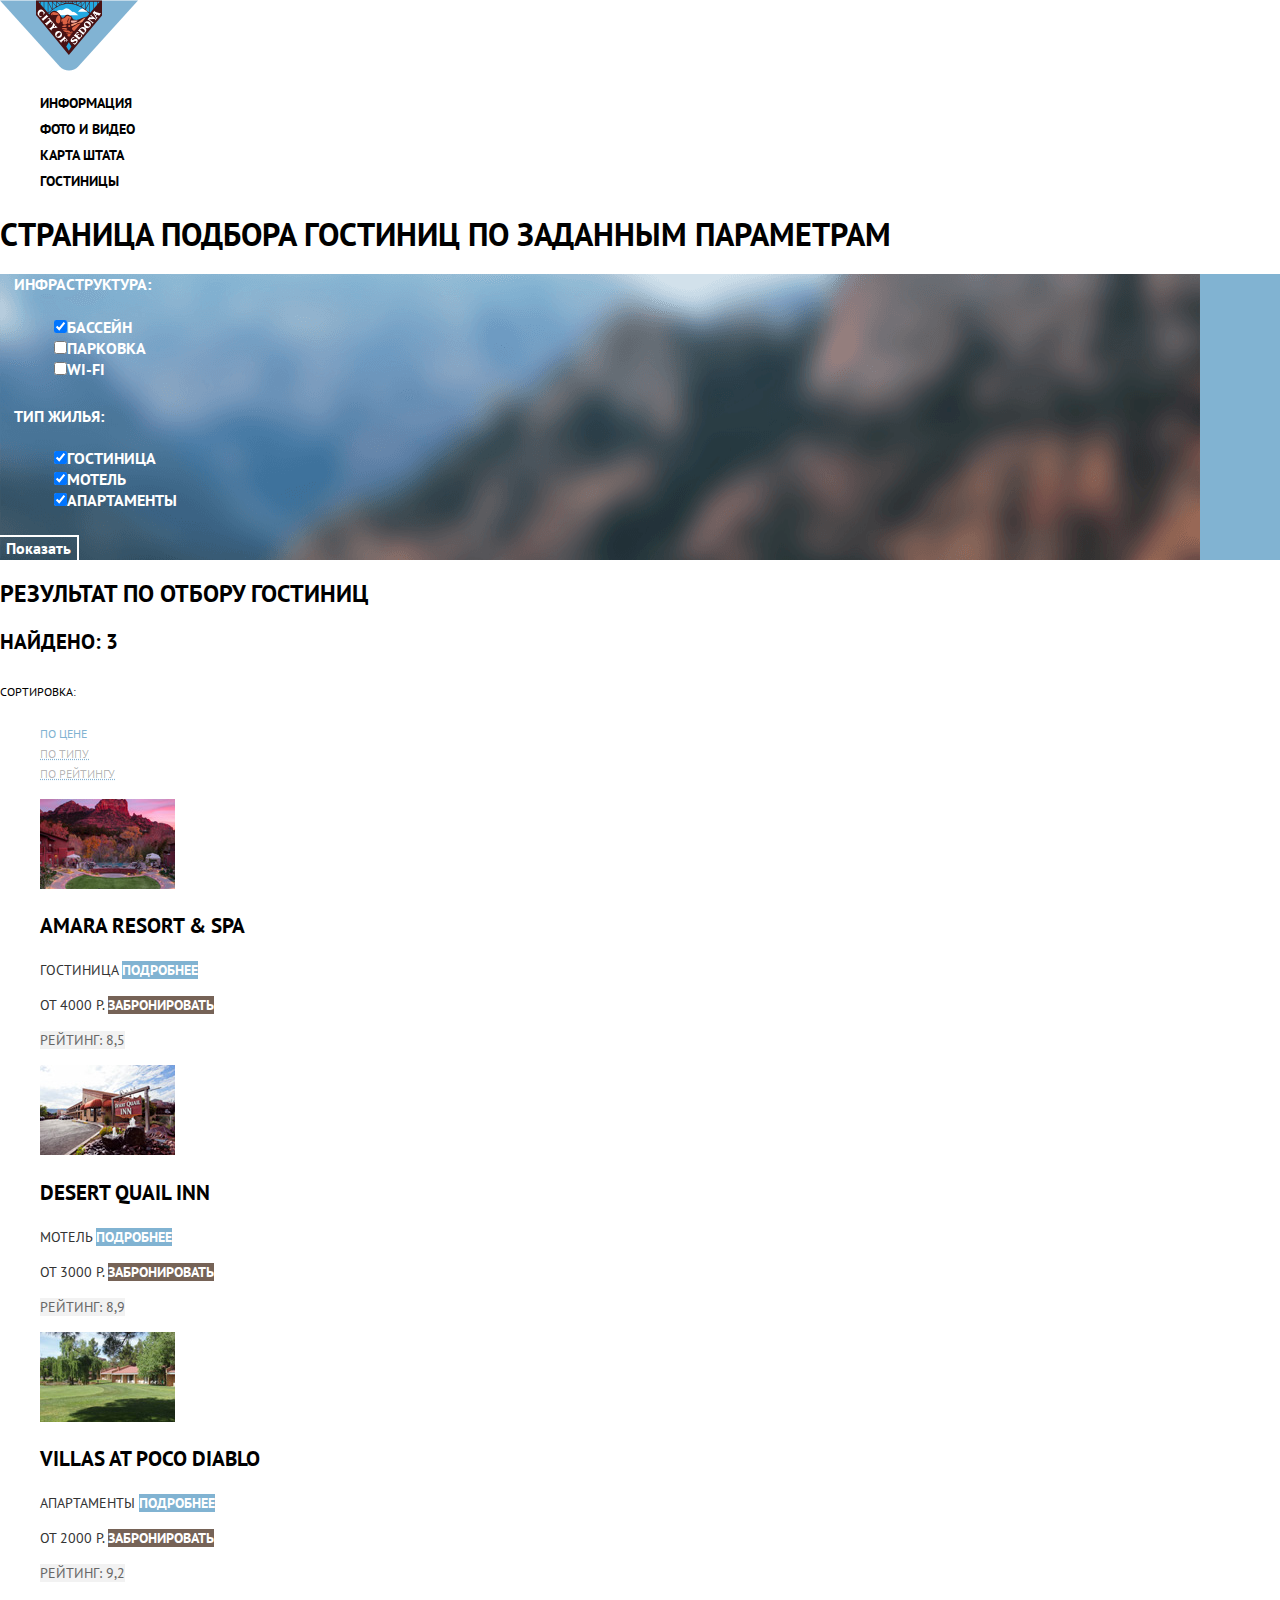
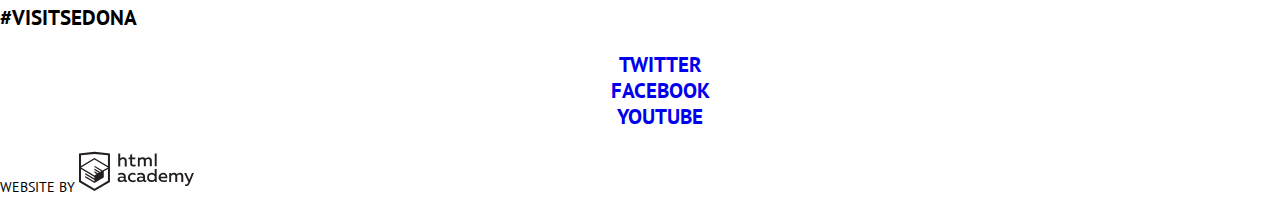
==== hotels.html @ 5749906d "Учтены замечания по первичной стилизации" ====
<!DOCTYPE html>
<html lang="ru">

<head>
  <meta charset="utf-8">
  <title>HTML Academy: Седона</title>
  <link href="https://fonts.googleapis.com/css?family=PT+Sans:400,700&amp;subset=cyrillic" rel="stylesheet">
  <link href="css/normalize.css" rel="stylesheet">
  <link href="css/style.css" rel="stylesheet">
</head>

<body>
  <header class="header-indexpage">
    <nav>
      <a class="header-indexpage-logo" href="index.html">
        <img src="img/logo-sedona.svg" width="138" height="71" alt="Логотип сайта города Седона">
      </a>
      <ul class="header-navigation-ul">
        <li><a href="#">Информация</a></li>
        <li><a href="#">Фото и видео</a></li>
        <li><a href="#">Карта штата</a></li>
        <li><a class="header-navigation-currentpage">Гостиницы</a></li>
      </ul>
    </nav>
  </header>

  <main class="main-hotelspage">
    <h1 class="visually-hidden">Страница подбора гостиниц по заданным параметрам</h1>
    <section>
      <form class="main-filterform" action="http://tosomewhere" method="get">
        <fieldset>
          <legend>Инфраструктура:</legend>
          <ul>
            <li>
              <label>
                <input type="checkbox" name="filterinfrastructurepool" checked>Бассейн
              </label>
            </li>
            <li>
              <label>
                <input type="checkbox" name="filterinfrastructureparking">Парковка
              </label>
            </li>
            <li>
              <label>
                <input type="checkbox" name="filterinfrastructurewifi">Wi-Fi
              </label>
            </li>
          </ul>
        </fieldset>
        <fieldset>
          <legend>Тип жилья:</legend>
          <ul>
            <li>
              <label>
                <input type="checkbox" name="filterapptypehotel" checked>Гостиница
              </label>
            </li>
            <li>
              <label>
                <input type="checkbox" name="filterinfrastructuremotel" checked>Мотель
              </label>
            </li>
            <li>
              <label>
                <input type="checkbox" name="filterinfrastructureapartments" checked>Апартаменты
              </label>
            </li>
          </ul>
        </fieldset>
        <!-- <fieldset>
            <legend class="main-filterform-price">Стоимость в сутки (Р):</legend>
            <p><label>От 0</label>
              <input type=text></p>
            <p><label>До 3000</label>
              <input type=text></p>
          </fieldset> -->
        <button class="main-filterform-button" type="submit">
          Показать
        </button>
      </form>
    </section>
    <section class="main-hotels">
      <h2 class="visually-hidden">Результат по отбору гостиниц</h2>
      <p>Найдено: 3</p>
      <p><span>Сортировка:</span></p>
      <ul class="main-hotels-ul">
        <li><a class="main-hotels-li-selected">По цене</a></li>
        <li><a class="main-hotels-li" href=#>По типу</a></li>
        <li><a class="main-hotels-li" href=#>По рейтингу</a></li>
      </ul>
      <ul class="main-hotelscatalog-ul">
        <li class="main-hotelscatalog-li">
          <img src="img/hotelspic1.jpg" width="135" height="90" alt="Отель Amara resort & spa">
          <a href="#">
            <h3>Amara resort & spa</h3>
          </a>
          <p class="main-hoteldescription">Гостиница
            <a class="main-hoteldescription-button" href="#">Подробнее</a>
          </p>
          <p class="main-hoteldescription">От 4000 р.
            <a class="main-hotelreserve-button" href="#">Забронировать</a>
          </p>
          <p><span>Рейтинг: 8,5</span></p>
        </li>
        <li class="main-hotelscatalog-li">
          <img src="img/hotelspic2.jpg" width="135" height="90" alt="Отель Desert quail inn">
          <a href="#">
            <h3>Desert quail inn</h3>
          </a>
          <p class="main-hoteldescription">Мотель
            <a class="main-hoteldescription-button" href="#">Подробнее</a>
          </p>
          <p>От 3000 р.
            <a class="main-hotelreserve-button" href="#">Забронировать</a>
          </p>
          <p><span>Рейтинг: 8,9</span></p>
        </li>
        <li class="main-hotelscatalog-li">
          <img src="img/hotelspic3.jpg" width="135" height="90" alt="Отель Villas at poco diablo">
          <a href="#">
            <h3>Villas at poco diablo</h3>
          </a>
          <p>Апартаменты
            <a class="main-hoteldescription-button" href="#">Подробнее</a>
          </p>
          <p>От 2000 р.
            <a class="main-hotelreserve-button" href="#">Забронировать</a>
          </p>
          <p><span>Рейтинг: 9,2</span></p>
        </li>
      </ul>
    </section>
  </main>

  <footer class="footer-indexpage">
    <p>#visitsedona</p>
    <div class="footer-social">
      <ul class="footer-social-ul">
        <li><a href="#">Twitter</a></li>
        <li><a href="#">Facebook</a></li>
        <li><a href="#">YouTube</a></li>
      </ul>
    </div>
    <p class="footer-copyright">Website by
      <a class="footer-copyright-logo" href="https://htmlacademy.ru/intensive/htmlcss">
        <img src="img/logo-htmlacademy.svg" width="115" height="41">
      </a>
    </p>
  </footer>

</body>

</html>
---- css/style.css ----
body {
    margin: 0;
    font-family: "PT Sans", Arial, sans-serif;
    color: #000000;
    background-color: #ffffff;
    text-transform: uppercase;
}
a {
    text-decoration: none;
}
.header-navigation-ul{
    list-style: none;
}
.header-navigation-ul a {
    font-size: 14px;
    line-height: 26px;
    font-weight: bold;
    color: #000000;
}
.header-navigation-ul a:hover, 
.header-navigation-ul a:focus {
    color: #81b3d2;
}
.header-navigation-ul a:active{
    color: rgba(0, 0, 0, 0.302);
}


/* main index.html */


.main-sedonawelcome {
   /*  width: 1200px;
    height: 773px; */
    background-color: #81b3d2;
    background-image: url("../img/backgroundphoto.jpg");
    background-position: top center;
    background-repeat: no-repeat;
}  
.main-reasons p {
    font-size: 21px;
    line-height: 26px;
    font-weight: bold;
    text-align: center;
}
.main-reasons h2 {
    font-size: 14px;
    line-height: 26px;
    font-weight: normal;
    text-align: center;
    color: #333333
}
.main-reasons-ol h3 {
    font-size: 21px;
    line-height: 21px;
    font-weight: bold;
    text-align: center;
}
.main-reasons-ol p {
    font-size: 14px;
    line-height: 21px;
    font-weight: normal;
    text-align: center
   }
.main-reasons-olitem-blue {
    color: #ffffff;
    background-color: #81b3d2;
}
.main-reasons-ul {
    list-style: none;
    color: #000000;
    background-color: #ffffff;
}
.main-reasons-ul p {
    color: #333333;
}
.main-ol-sectiongray {
    background-color: #eeeeee;
}
.main-ol-sectiongray p {
    color: #333333;
}
.main-hotelsearch p {
    font-size: 30px;
    line-height: 36px;
    font-weight: bold;
    text-align: center
}
.main-hotelsearch span {
    font-size: 14px;
    line-height: 24px;
    font-weight: normal;
    text-align: center;
    color: #333333;
}
.main-button {
    font-size: 21px;
    line-height: 26px;
    font-weight: bold;
    text-align: center;
    color: #ffffff;
    background-color: #766357;
    border: none;
}
.main-button:hover,
.main-button:focus {
    background-color: #604e43;
}
.main-button:active {
    color: rgba(255, 255, 255, 0.302);
    background-color: #503e33;
}
.main-hotelsearch-form p {
    font-size: 14px;
    line-height: 26px;
    font-weight: bold;
}
.main-hotelsearch-form input {  
    background-color:#f2f2f2;
    border: none;
}
.main-hotelsearch-form input:hover {
    background-color: #ebebeb;
}
.main-hotelsearch-form input:focus{
    background-color: #ffffff;
    border: 2px solid #e5e5e5;
}
.main-hotelsearch-form input::-webkit-input-placeholder {
    font-size: 14px;
    line-height: 26px;
    font-weight: bold;
    color: #000000;
    text-transform: uppercase;
}
.main-hotelsearch-form input::-moz-placeholder {
    font-size: 14px;
    line-height: 26px;
    font-weight: bold;
    color: #000000;
    text-transform: uppercase;
}
.main-hotelsearch-form input:-ms-input-placeholder {
    font-size: 14px;
    line-height: 26px;
    font-weight: bold;
    color: #000000;
    text-transform: uppercase;
}
.main-hotelsearch-form input:-moz-placeholder {
    font-size: 14px;
    line-height: 26px;
    font-weight: bold;
    color: #000000;
    text-transform: uppercase;
}
.main-submitbutton {
    font-size: 21px;
    line-height: 26px;
    font-weight: bold;
    text-align: center;
    color: #ffffff;
    background-color: #81b3d2;
    border: none;
}
.main-submitbutton:hover,
.main-submitbutton:focus {
    background-color: #669ec0;
}
.main-submitbutton:active {
    color: rgba(255, 255, 255, 0.302);
    background-color: #5496bd;
}


/* main hotels.html */


.main-filterform fieldset {
    border: none;
}
.main-filterform {
    /* width: 1200px;
    height: 217px; */
    font-size: 16px;
    line-height: 21px;
    font-weight: bold;
    color: #ffffff;
    background-color: #81b3d2;
    background-image: url("../img/filterbackground.png");
    background-repeat: no-repeat;
}
.main-filterform ul{
    list-style: none;
}
.main-filterform-button {
    font-size: 16px;
    line-height: 21px;
    font-weight: bold;
    color: #ffffff;
    background-color: transparent;
    border: none;
    outline: 2px solid #ffffff
}
.main-filterform-button:hover,
.main-filterform-button:focus {
    color: #000000;
    background-color: #ffffff;
}
.main-hotels p {
    font-size: 21px;
    line-height: 26px;
    font-weight: bold;
}
.main-hotels span {
    font-size: 12px;
    line-height: 18px;
    font-weight: normal;
}
.main-hotels-ul {
    list-style: none;
}
.main-hotels-li-selected {
    font-size: 12px;
    line-height: 18px;
    font-weight: normal;
    color: #81b3d2;
    text-align: center;
}
.main-hotels-li {
    font-size: 12px;
    line-height: 18px;
    font-weight: normal;
    color: rgba(0, 0, 0, 0.302);
    text-align: center;
    text-decoration: underline dotted;
    text-decoration-color: #81b3d2;
}
.main-hotels-li:hover,
.main-hotels-li:focus {
    color: #81b3d2;
}
.main-hotels-li:active {
    color: #000000;
    text-decoration: none;
}
.main-hotelscatalog-ul {
    list-style: none;
}
.main-hotelscatalog-li h3 {
    font-size: 21px;
    line-height: 26px;
    font-weight: bold;
    color: #000000;
}
.main-hotelscatalog-li p {
    font-size: 14px;
    line-height: 21px;
    font-weight: normal;
    color: #333333;
}
.main-hotelscatalog-li h3:hover,
.main-hotelscatalog-li h3:focus {
    color: #81b3d2;
}
.main-hotelscatalog-li h3:active {
    color: rgba(0, 0, 0, 0.3);
}
.main-hoteldescription-button{
    font-size: 14px;
    line-height: 21px;
    font-weight: bold;
    color: #ffffff;
    background-color: #81b3d2;
}
.main-hotelreserve-button{
    font-size: 14px;
    line-height: 21px;
    font-weight: bold;
    color: #ffffff;
    background-color: #766357;
}
.main-hotelscatalog-li span{
    color: #666666;
    background-color: #f2f2f2;
    font-size: 14px;
    line-height: 21px;
}
.main-hoteldescription-button:hover,
.main-hoteldescription-button:focus {
    background-color: #669ec0;
}
.main-hoteldescription-button:active {
    color: rgba(255, 255, 255, 0.302);
    background-color: #5496bd;
}
.main-hotelreserve-button:hover,
.main-hotelreserve-button:focus {
   background-color: #604348;
}
.main-hotelreserve-button:active {
    color: rgba(255, 255, 255, 0.3);
    background-color: #503e33;
}


/* footer  */



.footer-indexpage {
    font-size: 21px;
    line-height: 26px;
    font-weight: bold;
}
.footer-social{
    text-align: center;
}
.footer-social-ul {
    list-style: none;
}
.footer-copyright {
    font-size: 14px;
    line-height: 26px;
    font-weight: normal;
}
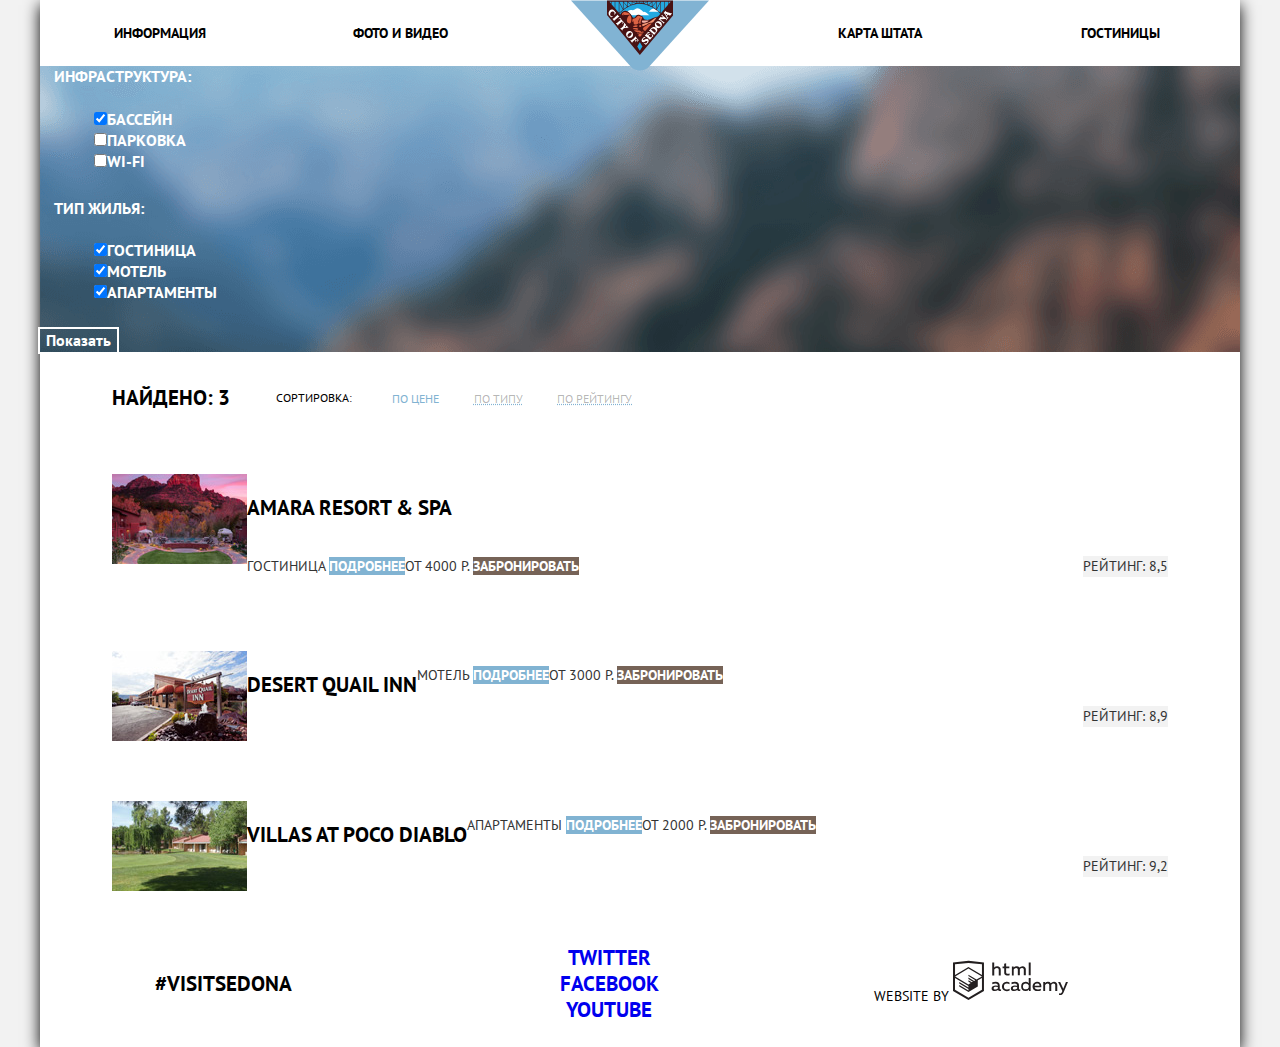
==== commit 8befd8ff: "Первичные сетки" ====
--- a/hotels.html
+++ b/hotels.html
@@ -10,144 +10,151 @@
 </head>
 
 <body>
-  <header class="header-indexpage">
-    <nav>
-      <a class="header-indexpage-logo" href="index.html">
-        <img src="img/logo-sedona.svg" width="138" height="71" alt="Логотип сайта города Седона">
-      </a>
-      <ul class="header-navigation-ul">
-        <li><a href="#">Информация</a></li>
-        <li><a href="#">Фото и видео</a></li>
-        <li><a href="#">Карта штата</a></li>
-        <li><a class="header-navigation-currentpage">Гостиницы</a></li>
-      </ul>
-    </nav>
-  </header>
+  <div class="wrapper">
+    <header class="header-indexpage">
+      <nav class="header-nav">
+        <a class="header-indexpage-logo" href="index.html">
+          <img src="img/logo-sedona.svg" width="138" height="71" alt="Логотип сайта города Седона">
+        </a>
+        <ul class="header-navigation-ul">
+          <li class="header-navigation-li"><a href="#">Информация</a></li>
+          <li class="header-navigation-li"><a href="#">Фото и видео</a></li>
+          <li class="header-navigation-li-marginauto"><a href="#">Карта штата</a></li>
+          <li class="header-navigation-li"><a class="header-navigation-currentpage">Гостиницы</a></li>
+        </ul>
+      </nav>
+    </header>
 
-  <main class="main-hotelspage">
-    <h1 class="visually-hidden">Страница подбора гостиниц по заданным параметрам</h1>
-    <section>
-      <form class="main-filterform" action="http://tosomewhere" method="get">
-        <fieldset>
-          <legend>Инфраструктура:</legend>
-          <ul>
-            <li>
-              <label>
-                <input type="checkbox" name="filterinfrastructurepool" checked>Бассейн
-              </label>
-            </li>
-            <li>
-              <label>
-                <input type="checkbox" name="filterinfrastructureparking">Парковка
-              </label>
-            </li>
-            <li>
-              <label>
-                <input type="checkbox" name="filterinfrastructurewifi">Wi-Fi
-              </label>
-            </li>
-          </ul>
-        </fieldset>
-        <fieldset>
-          <legend>Тип жилья:</legend>
-          <ul>
-            <li>
-              <label>
-                <input type="checkbox" name="filterapptypehotel" checked>Гостиница
-              </label>
-            </li>
-            <li>
-              <label>
-                <input type="checkbox" name="filterinfrastructuremotel" checked>Мотель
-              </label>
-            </li>
-            <li>
-              <label>
-                <input type="checkbox" name="filterinfrastructureapartments" checked>Апартаменты
-              </label>
-            </li>
-          </ul>
-        </fieldset>
-        <!-- <fieldset>
+    <main class="main-hotelspage">
+      <h1 class="visually-hidden">Страница подбора гостиниц по заданным параметрам</h1>
+      <section>
+        <form class="main-filterform" action="http://tosomewhere" method="get">
+          <fieldset>
+            <legend>Инфраструктура:</legend>
+            <ul>
+              <li>
+                <label>
+                  <input type="checkbox" name="filterinfrastructurepool" checked>Бассейн
+                </label>
+              </li>
+              <li>
+                <label>
+                  <input type="checkbox" name="filterinfrastructureparking">Парковка
+                </label>
+              </li>
+              <li>
+                <label>
+                  <input type="checkbox" name="filterinfrastructurewifi">Wi-Fi
+                </label>
+              </li>
+            </ul>
+          </fieldset>
+          <fieldset>
+            <legend>Тип жилья:</legend>
+            <ul>
+              <li>
+                <label>
+                  <input type="checkbox" name="filterapptypehotel" checked>Гостиница
+                </label>
+              </li>
+              <li>
+                <label>
+                  <input type="checkbox" name="filterinfrastructuremotel" checked>Мотель
+                </label>
+              </li>
+              <li>
+                <label>
+                  <input type="checkbox" name="filterinfrastructureapartments" checked>Апартаменты
+                </label>
+              </li>
+            </ul>
+          </fieldset>
+          <!-- <fieldset>
             <legend class="main-filterform-price">Стоимость в сутки (Р):</legend>
             <p><label>От 0</label>
               <input type=text></p>
             <p><label>До 3000</label>
               <input type=text></p>
           </fieldset> -->
-        <button class="main-filterform-button" type="submit">
-          Показать
-        </button>
-      </form>
-    </section>
-    <section class="main-hotels">
-      <h2 class="visually-hidden">Результат по отбору гостиниц</h2>
-      <p>Найдено: 3</p>
-      <p><span>Сортировка:</span></p>
-      <ul class="main-hotels-ul">
-        <li><a class="main-hotels-li-selected">По цене</a></li>
-        <li><a class="main-hotels-li" href=#>По типу</a></li>
-        <li><a class="main-hotels-li" href=#>По рейтингу</a></li>
-      </ul>
-      <ul class="main-hotelscatalog-ul">
-        <li class="main-hotelscatalog-li">
-          <img src="img/hotelspic1.jpg" width="135" height="90" alt="Отель Amara resort & spa">
-          <a href="#">
-            <h3>Amara resort & spa</h3>
-          </a>
-          <p class="main-hoteldescription">Гостиница
-            <a class="main-hoteldescription-button" href="#">Подробнее</a>
-          </p>
-          <p class="main-hoteldescription">От 4000 р.
-            <a class="main-hotelreserve-button" href="#">Забронировать</a>
-          </p>
-          <p><span>Рейтинг: 8,5</span></p>
-        </li>
-        <li class="main-hotelscatalog-li">
-          <img src="img/hotelspic2.jpg" width="135" height="90" alt="Отель Desert quail inn">
-          <a href="#">
-            <h3>Desert quail inn</h3>
-          </a>
-          <p class="main-hoteldescription">Мотель
-            <a class="main-hoteldescription-button" href="#">Подробнее</a>
-          </p>
-          <p>От 3000 р.
-            <a class="main-hotelreserve-button" href="#">Забронировать</a>
-          </p>
-          <p><span>Рейтинг: 8,9</span></p>
-        </li>
-        <li class="main-hotelscatalog-li">
-          <img src="img/hotelspic3.jpg" width="135" height="90" alt="Отель Villas at poco diablo">
-          <a href="#">
-            <h3>Villas at poco diablo</h3>
-          </a>
-          <p>Апартаменты
-            <a class="main-hoteldescription-button" href="#">Подробнее</a>
-          </p>
-          <p>От 2000 р.
-            <a class="main-hotelreserve-button" href="#">Забронировать</a>
-          </p>
-          <p><span>Рейтинг: 9,2</span></p>
-        </li>
-      </ul>
-    </section>
-  </main>
+          <button class="main-filterform-button" type="submit">
+            Показать
+          </button>
+        </form>
+      </section>
+      <section class="main-hotels">
+        <div class="main-hotels-flexwrapper">
+          <h2 class="visually-hidden">Результат по отбору гостиниц</h2>
+          <p class="main-hotels-p1">Найдено: 3</p>
+          <p class="main-hotels-p2">Сортировка:</p>
+          <ul class="main-hotels-ul">
+            <li><a class="main-hotels-li-selected">По цене</a></li>
+            <li><a class="main-hotels-li" href=#>По типу</a></li>
+            <li><a class="main-hotels-li" href=#>По рейтингу</a></li>
+          </ul>
+        </div>
+        <ul class="main-hotelscatalog-ul">
+          <li class="main-hotelscatalog-li">
+            <img src="img/hotelspic1.jpg" width="135" height="90" alt="Отель Amara resort & spa">
+            <div class="main-hotelscatalog-li-flexwrapper"><a href="#">
+                <h3>Amara resort & spa</h3>
+              </a>
+              <div class="main-hotelscatalog-li-innerflex">
+              <p class="main-hoteldescription">Гостиница
+                <a class="main-hoteldescription-button" href="#">Подробнее</a>
+              </p>
+              <p class="main-hoteldescription">От 4000 р.
+                <a class="main-hotelreserve-button" href="#">Забронировать</a>
+              </p>
+            </div>
+            </div>
+            <p class="main-hotelscatalog-lirate">Рейтинг: 8,5</p>
+          </li>
+          <li class="main-hotelscatalog-li">
+            <img src="img/hotelspic2.jpg" width="135" height="90" alt="Отель Desert quail inn">
+            <a href="#">
+              <h3>Desert quail inn</h3>
+            </a>
+            <p class="main-hoteldescription">Мотель
+              <a class="main-hoteldescription-button" href="#">Подробнее</a>
+            </p>
+            <p>От 3000 р.
+              <a class="main-hotelreserve-button" href="#">Забронировать</a>
+            </p>
+            <p class="main-hotelscatalog-lirate">Рейтинг: 8,9</p>
+          </li>
+          <li class="main-hotelscatalog-li">
+            <img src="img/hotelspic3.jpg" width="135" height="90" alt="Отель Villas at poco diablo">
+            <a href="#">
+              <h3>Villas at poco diablo</h3>
+            </a>
+            <p>Апартаменты
+              <a class="main-hoteldescription-button" href="#">Подробнее</a>
+            </p>
+            <p>От 2000 р.
+              <a class="main-hotelreserve-button" href="#">Забронировать</a>
+            </p>
+            <p class="main-hotelscatalog-lirate">Рейтинг: 9,2</p>
+          </li>
+        </ul>
+      </section>
+    </main>
 
-  <footer class="footer-indexpage">
-    <p>#visitsedona</p>
-    <div class="footer-social">
-      <ul class="footer-social-ul">
-        <li><a href="#">Twitter</a></li>
-        <li><a href="#">Facebook</a></li>
-        <li><a href="#">YouTube</a></li>
-      </ul>
-    </div>
-    <p class="footer-copyright">Website by
-      <a class="footer-copyright-logo" href="https://htmlacademy.ru/intensive/htmlcss">
-        <img src="img/logo-htmlacademy.svg" width="115" height="41">
-      </a>
-    </p>
-  </footer>
+    <footer class="footer-indexpage">
+      <p class="footer-indexpage-p">#visitsedona</p>
+      <div class="footer-social">
+        <ul class="footer-social-ul">
+          <li><a href="#">Twitter</a></li>
+          <li><a href="#">Facebook</a></li>
+          <li><a href="#">YouTube</a></li>
+        </ul>
+      </div>
+      <p class="footer-copyright">Website by
+        <a class="footer-copyright-logo" href="https://htmlacademy.ru/intensive/htmlcss">
+          <img src="img/logo-htmlacademy.svg" width="115" height="41">
+        </a>
+      </p>
+    </footer>
+  </div>
 
 </body>
 
--- a/css/style.css
+++ b/css/style.css
@@ -2,8 +2,14 @@
     margin: 0;
     font-family: "PT Sans", Arial, sans-serif;
     color: #000000;
+    background-color: #f2f2f2;
+    text-transform: uppercase;
+}
+.wrapper {
+    width: 1200px;
+    margin: 0 auto;
     background-color: #ffffff;
-    text-transform: uppercase;
+    box-shadow: 0px 5px 15px 0 ;
 }
 a {
     text-decoration: none;
@@ -24,14 +30,22 @@
 .header-navigation-ul a:active{
     color: rgba(0, 0, 0, 0.302);
 }
+.visually-hidden { 
+    position: absolute;
+    width: 1px;
+    height: 1px;
+    margin: -1px;
+    border: 0;
+    padding: 0;
+    clip: rect(0 0 0 0);
+    overflow: hidden;
+}
 
 
 /* main index.html */
 
 
 .main-sedonawelcome {
-   /*  width: 1200px;
-    height: 773px; */
     background-color: #81b3d2;
     background-image: url("../img/backgroundphoto.jpg");
     background-position: top center;
@@ -74,19 +88,16 @@
 .main-reasons-ul p {
     color: #333333;
 }
-.main-ol-sectiongray {
-    background-color: #eeeeee;
-}
 .main-ol-sectiongray p {
     color: #333333;
 }
-.main-hotelsearch p {
+.main-hotelsearch-p1 {
     font-size: 30px;
     line-height: 36px;
     font-weight: bold;
     text-align: center
 }
-.main-hotelsearch span {
+.main-hotelsearch-p2 {
     font-size: 14px;
     line-height: 24px;
     font-weight: normal;
@@ -101,6 +112,8 @@
     color: #ffffff;
     background-color: #766357;
     border: none;
+    padding: 35px 140px;
+    text-transform: uppercase;
 }
 .main-button:hover,
 .main-button:focus {
@@ -162,6 +175,10 @@
     color: #ffffff;
     background-color: #81b3d2;
     border: none;
+    text-transform: uppercase;
+    width: 458px;
+    padding: 20px 0;
+    
 }
 .main-submitbutton:hover,
 .main-submitbutton:focus {
@@ -180,8 +197,6 @@
     border: none;
 }
 .main-filterform {
-    /* width: 1200px;
-    height: 217px; */
     font-size: 16px;
     line-height: 21px;
     font-weight: bold;
@@ -207,12 +222,12 @@
     color: #000000;
     background-color: #ffffff;
 }
-.main-hotels p {
-    font-size: 21px;
-    line-height: 26px;
-    font-weight: bold;
-}
-.main-hotels span {
+.main-hotels-p1 {
+    font-size: 21px;
+    line-height: 26px;
+    font-weight: bold;
+}
+.main-hotels-p2 {
     font-size: 12px;
     line-height: 18px;
     font-weight: normal;
@@ -280,7 +295,7 @@
     color: #ffffff;
     background-color: #766357;
 }
-.main-hotelscatalog-li span{
+.main-hotelscatalog-lirate{
     color: #666666;
     background-color: #f2f2f2;
     font-size: 14px;
@@ -307,7 +322,6 @@
 /* footer  */
 
 
-
 .footer-indexpage {
     font-size: 21px;
     line-height: 26px;
@@ -323,4 +337,162 @@
     font-size: 14px;
     line-height: 26px;
     font-weight: normal;
+}
+
+
+/* сетки */
+
+
+.header-navigation-ul {
+    display: flex;
+    flex-wrap: wrap;
+    margin: 0;
+    padding: 0;
+    list-style: none;
+    text-align: center;
+    padding-top:20px;
+    padding-bottom: 20px;
+}
+.header-navigation-li {
+    width: 240px;
+}
+.header-navigation-li-marginauto {
+    width: 240px;
+    margin-left: auto;
+}
+.header-indexpage-logo{
+    width:138px;
+    height: 71px;
+    position: absolute;
+    left: 50%;
+    margin-left: -69px;
+}
+.main-sedonawelcome {
+   margin-bottom: 55px;
+   text-align: center;
+}
+.main-sedonawelcome-svg {
+    width: 459px;
+    height: 353px;
+    padding-top: 76px;
+    padding-bottom: 80px;
+}
+.main-reasons-p {
+    margin-bottom: 35px;
+    padding: 0 380px;
+}
+.main-reasons-h2 {
+    margin-bottom: 55px;
+    
+}
+.main-reasons-ol{
+    margin: 0;
+    padding: 0;
+    list-style: none;
+}
+.main-reasons-blue-flexwrapper-1 {
+    display:flex;
+    flex-wrap: wrap;
+}
+.main-reasons-blue-textwrapper-1{
+    width: 400px;
+}
+.main-reasons-ul {
+    margin: 0;
+    padding: 0;
+    list-style: none;
+    display: flex;
+}
+.main-reasons-li{
+    width: 400px;
+    padding-bottom: 85px;
+}
+.main-reasons-blue-flexwrapper-2 {
+    display:flex;
+    flex-wrap: wrap;
+}
+.main-reasons-blue-textwrapper-2{
+    width: 400px;
+}
+.main-li-gray {
+    background-color: #eeeeee;
+    width: 400px;
+    margin-bottom: 55px;
+    float: left;
+}
+.main-hotelsearch-p2 {
+    margin-bottom: 50px;
+}
+.main-button-wrapper {
+    text-align: center;
+   }
+.main-hotelsearch-form {
+    width: 568px;
+    padding: 0 316px;
+}
+.main-submitbutton-wrapper{
+    text-align: center;
+    padding: 55px;
+}
+.footer-indexpage{
+    display:flex;
+    align-items: center;
+}
+.footer-indexpage-p {
+    width: 400px;
+    text-align: center;
+    padding:  50px 0;
+    margin: 0;
+}
+.footer-social  {
+    width: 400px;
+}
+.footer-copyright  {
+    width: 400px;
+    padding-left: 102px;
+}
+.main-hotels-flexwrapper {
+    display: flex;
+    align-items: center;
+}
+.main-hotels-p1 {
+    width: 135px;
+    margin: 0;
+    padding: 33px 0;
+    padding-left: 72px;
+}
+.main-hotels-p2 {
+    padding-left: 29px; 
+    padding-right: 40px;
+}
+.main-hotels-ul {
+    display:flex;
+    margin: 0;
+    padding: 0;
+    list-style: none;
+    width:240px;
+    justify-content: space-between;
+}
+.main-hotelscatalog-ul {
+    margin: 0;
+    padding: 0;
+    list-style: none;
+}
+.main-hotelscatalog-li {
+    display: flex;
+    padding: 30px 72px;
+    
+}
+.main-hotelscatalog-li-flexwrapper{
+   margin: 0;
+   padding: 0;
+   }
+
+.main-hotelscatalog-lirate {
+    margin-left: auto;
+    margin-top: auto;
+}
+.main-hotelscatalog-li-innerflex {
+    display: flex;
+   
 }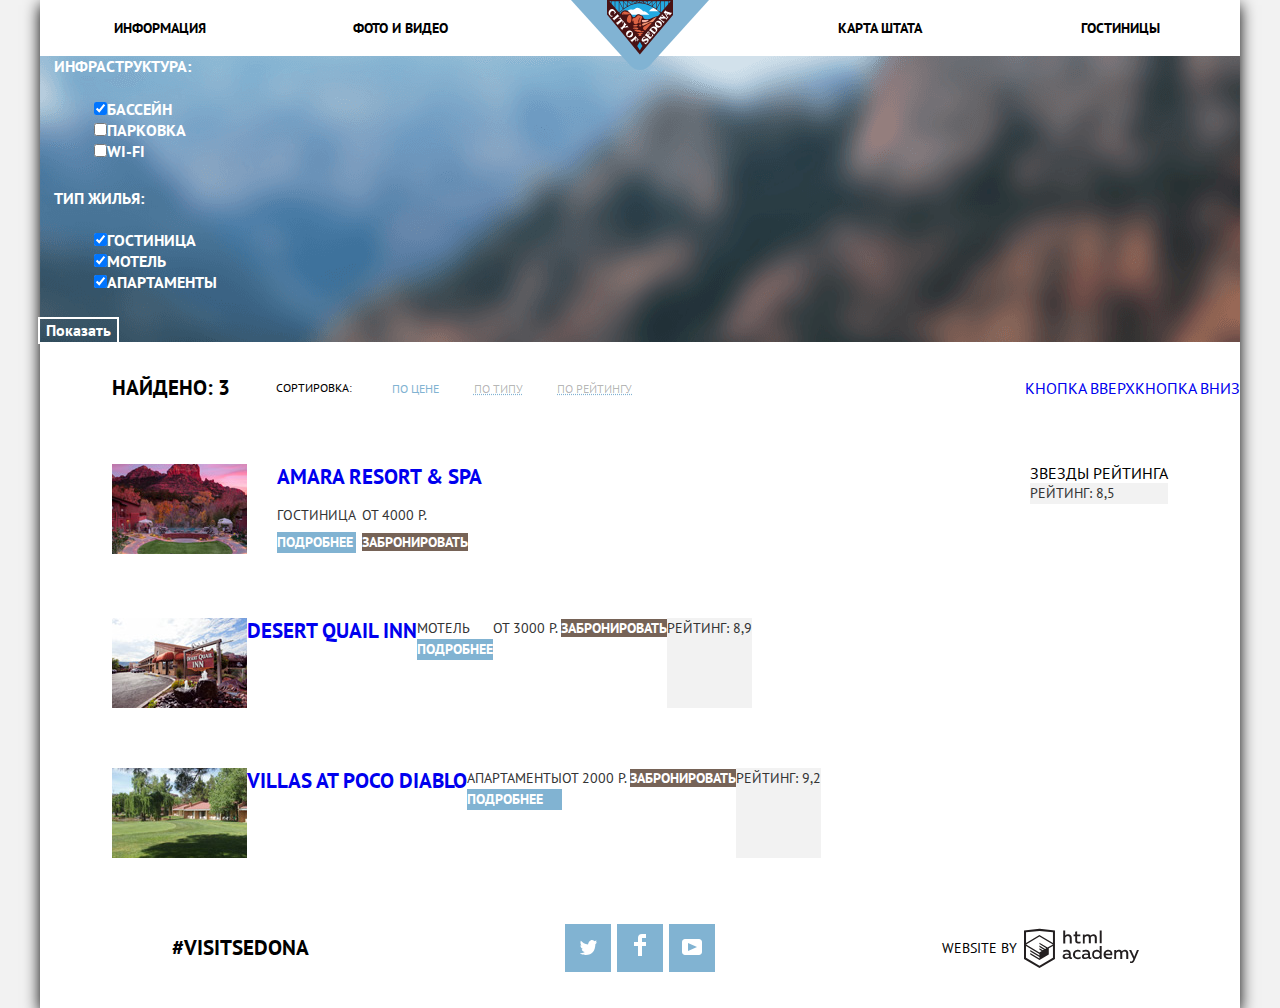
==== commit 6fdbe476: "Работа с сетками" ====
--- a/hotels.html
+++ b/hotels.html
@@ -9,7 +9,7 @@
   <link href="css/style.css" rel="stylesheet">
 </head>
 
-<body>
+<body class="body">
   <div class="wrapper">
     <header class="header-indexpage">
       <nav class="header-nav">
@@ -19,7 +19,7 @@
         <ul class="header-navigation-ul">
           <li class="header-navigation-li"><a href="#">Информация</a></li>
           <li class="header-navigation-li"><a href="#">Фото и видео</a></li>
-          <li class="header-navigation-li-marginauto"><a href="#">Карта штата</a></li>
+          <li class="header-navigation-li"><a href="#">Карта штата</a></li>
           <li class="header-navigation-li"><a class="header-navigation-currentpage">Гостиницы</a></li>
         </ul>
       </nav>
@@ -91,29 +91,41 @@
             <li><a class="main-hotels-li" href=#>По типу</a></li>
             <li><a class="main-hotels-li" href=#>По рейтингу</a></li>
           </ul>
+          <ul class="main-hotels-ulbuttons">
+            <li>
+              <a class="main-hotels-ulbuttonup" href="#">Кнопка вверх<a>
+            </li>
+            <li>
+              <a class="main-hotels-ulbuttondown" href="#">Кнопка вниз<a>
+            </li>
+          </ul>
         </div>
         <ul class="main-hotelscatalog-ul">
           <li class="main-hotelscatalog-li">
-            <img src="img/hotelspic1.jpg" width="135" height="90" alt="Отель Amara resort & spa">
-            <div class="main-hotelscatalog-li-flexwrapper"><a href="#">
-                <h3>Amara resort & spa</h3>
-              </a>
+            <div class="main-hotelscatalog-lipic">
+              <img src="img/hotelspic1.jpg" width="135" height="90" alt="Отель Amara resort & spa">
+            </div>
+            <div class="main-hotelscatalog-li-flexwrapper">
+              <h3><a href="#">Amara resort & spa </a></h3>
               <div class="main-hotelscatalog-li-innerflex">
-              <p class="main-hoteldescription">Гостиница
-                <a class="main-hoteldescription-button" href="#">Подробнее</a>
-              </p>
-              <p class="main-hoteldescription">От 4000 р.
-                <a class="main-hotelreserve-button" href="#">Забронировать</a>
-              </p>
+                <div class="main-hoteldescription">
+                  <p>Гостиница</p>
+                  <a class="main-hoteldescription-button" href="#">Подробнее</a>
+                </div>
+                <div class="main-hoteldescription">
+                  <p>От 4000 р.</p>
+                  <a class="main-hotelreserve-button" href="#">Забронировать</a>
+                </div>
+              </div>
             </div>
+            <div class="main-hotelscatalog-lirate-wrapper">
+              <span>Звезды рейтинга</span>
+              <p class="main-hotelscatalog-lirate">Рейтинг: 8,5</p>
             </div>
-            <p class="main-hotelscatalog-lirate">Рейтинг: 8,5</p>
           </li>
           <li class="main-hotelscatalog-li">
             <img src="img/hotelspic2.jpg" width="135" height="90" alt="Отель Desert quail inn">
-            <a href="#">
-              <h3>Desert quail inn</h3>
-            </a>
+            <h3><a href="#">Desert quail inn</a></h3>
             <p class="main-hoteldescription">Мотель
               <a class="main-hoteldescription-button" href="#">Подробнее</a>
             </p>
@@ -124,9 +136,7 @@
           </li>
           <li class="main-hotelscatalog-li">
             <img src="img/hotelspic3.jpg" width="135" height="90" alt="Отель Villas at poco diablo">
-            <a href="#">
-              <h3>Villas at poco diablo</h3>
-            </a>
+            <h3><a href="#">Villas at poco diablo</a></h3>
             <p>Апартаменты
               <a class="main-hoteldescription-button" href="#">Подробнее</a>
             </p>
@@ -141,18 +151,44 @@
 
     <footer class="footer-indexpage">
       <p class="footer-indexpage-p">#visitsedona</p>
-      <div class="footer-social">
-        <ul class="footer-social-ul">
-          <li><a href="#">Twitter</a></li>
-          <li><a href="#">Facebook</a></li>
-          <li><a href="#">YouTube</a></li>
-        </ul>
+      <ul class="footer-social-ul">
+        <li class="footer-social-libutton">
+          <a href="#">
+            <span class="visually-hidden">Twitter</span>
+            <svg xmlns="http://www.w3.org/2000/svg" xmlns:xlink="http://www.w3.org/1999/xlink" width="17" height="15"
+              viewBox="0 0 17 15">
+              <path fill="#FFF" d="M10.95.144c1.685-.496 2.984.27 3.577 1.179.673-.231 1.331-.481 2.011-.708a2.345 2.345 0 0 1-.857 1.768c.685.17 1.304-.491 1.304-.491-.169 1-1.006 1.788-1.563 2.024-.231 6.75-3.175 11.217-10.077 11.082h-.446c-.41 0-4.164-.46-4.898-1.887 2.271.196 3.893-.422 4.693-1.177-.96-.3-2.679-.477-2.979-2.95.349.106.564.228 1.19.119C1.705 8.247.374 7.53.448 5.33c.285.328 1.067.536 1.34.472C1.085 5.561-.182 2.442.894.85c1.818 1.854 3.735 3.606 7.152 3.773C8.254 2.33 9.183.793 10.95.144z" /></svg>
+          </a>
+        </li>
+        <li class="footer-social-libutton">
+          <a href="#">
+            <span class="visually-hidden">Facebook</span>
+            <svg xmlns="http://www.w3.org/2000/svg" width="12" height="22" viewBox="0 0 12 22">
+              <path fill="#FFF" d="M12 4V0H8a4 4 0 0 0-4 4v4H0v4h4v10h4V12h4V8H8V4h4z" /></svg>
+          </a>
+        </li>
+        <li class="footer-social-libutton">
+          <a href="#">
+            <span class="visually-hidden">YouTube</span>
+            <svg xmlns="http://www.w3.org/2000/svg" xmlns:xlink="http://www.w3.org/1999/xlink" width="20" height="16"
+              viewBox="0 0 20 16">
+              <path fill="#FFF" d="M17 0H3C1.35 0 0 1.35 0 3v10c0 1.65 1.35 3 3 3h14c1.65 0 3-1.35 3-3V3c0-1.65-1.35-3-3-3zM6.027 11.998V4.002L15.014 8l-8.987 3.998z" /></svg>
+          </a>
+        </li>
+      </ul>
+      <div class="footer-copyright-wrapper">
+        <p class="footer-copyright">Website by
+          <a class="footer-copyright-logo" href="https://htmlacademy.ru/intensive/htmlcss" width="115" height="41">
+            <span class="visually-hidden">Логотип
+              HTML Academy</span>
+            <svg id="Layer_1" data-name="Layer 1" xmlns="http://www.w3.org/2000/svg" width="115" height="41" viewBox="0 0 108.08 36.85">
+              <title>logo-htmlacademy-small1</title>
+              <path d="M44.61,26.88a2,2,0,0,0,.55-0.1v1.33a3.25,3.25,0,0,1-1.18.21,1.67,1.67,0,0,1-1.67-1,4.84,4.84,0,0,1-3.14,1.08c-1.51,0-2.91-.83-2.91-2.55,0-2.13,2-2.79,3.71-2.79a11.08,11.08,0,0,1,2.17.25v-0.3c0-1-.76-1.77-2.19-1.77a7.42,7.42,0,0,0-3,.64v-1.7a10.21,10.21,0,0,1,3.19-.55c2.36,0,3.81,1.12,3.81,3.65v3a0.54,0.54,0,0,0,.49.59h0.17Zm-6.44-1.13A1.35,1.35,0,0,0,39.63,27h0.11a3.39,3.39,0,0,0,2.41-1V24.58a9.72,9.72,0,0,0-1.81-.21c-1,0-2.16.33-2.16,1.38h0Zm12.36-6.11a5,5,0,0,1,2.57.64V22a4.08,4.08,0,0,0-2.3-.7,2.75,2.75,0,1,0,0,5.49,5,5,0,0,0,2.43-.64v1.71a6.27,6.27,0,0,1-2.76.57A4.21,4.21,0,0,1,46,24.51q0-.21,0-0.41a4.32,4.32,0,0,1,4.18-4.46h0.38Zm12.17,7.24a2,2,0,0,0,.55-0.1v1.33a3.25,3.25,0,0,1-1.18.21,1.67,1.67,0,0,1-1.67-1,4.84,4.84,0,0,1-3.14,1.08c-1.51,0-2.91-.83-2.91-2.55,0-2.13,2-2.79,3.71-2.79a11.08,11.08,0,0,1,2.17.25v-0.3c0-1-.76-1.77-2.19-1.77a7.42,7.42,0,0,0-3,.64v-1.7a10.21,10.21,0,0,1,3.19-.55c2.36,0,3.81,1.12,3.81,3.65v3a0.54,0.54,0,0,0,.49.59h0.17Zm-6.44-1.13A1.35,1.35,0,0,0,57.73,27h0.11a3.39,3.39,0,0,0,2.41-1V24.58a9.72,9.72,0,0,0-1.81-.21c-1.06,0-2.16.33-2.16,1.38h0ZM73,16V28.2H71.35V26.88a3.88,3.88,0,0,1-3.19,1.54,4.4,4.4,0,0,1,0-8.78,3.81,3.81,0,0,1,3,1.3V16H73Zm-4.53,5.22a2.76,2.76,0,1,0,0,5.52A2.86,2.86,0,0,0,71.15,25V23A2.91,2.91,0,0,0,68.49,21.27ZM79,19.64c3.31,0,4.46,2.68,3.92,5.09H76.7c0.21,1.5,1.67,2.11,3.19,2.11a6.11,6.11,0,0,0,2.64-.59v1.6a7.14,7.14,0,0,1-3,.57C77,28.42,74.78,27,74.78,24a4.18,4.18,0,0,1,4-4.39H79Zm0.09,1.54a2.28,2.28,0,0,0-2.44,2.1v0.06H81.3A2,2,0,0,0,79.13,21.18Zm5.73,7V19.87h1.65v1a3.81,3.81,0,0,1,2.78-1.27A2.86,2.86,0,0,1,91.89,21a4.12,4.12,0,0,1,2.91-1.33A3.06,3.06,0,0,1,98,23V28.2h-1.9V23.05a1.59,1.59,0,0,0-1.42-1.75H94.42a2.8,2.8,0,0,0-2.07,1.12V28.2h-1.9V23.05A1.59,1.59,0,0,0,89,21.31H88.8a3,3,0,0,0-2.21,1.29v5.63H84.86Zm21.31-8.33h1.9l-3.91,9.46c-0.9,2.17-2.09,2.86-3.35,2.86a4.76,4.76,0,0,1-1.1-.14V30.46a2.86,2.86,0,0,0,.85.12c0.9,0,1.58-.64,2.07-1.9l0.17-.42-4-8.4h2l2.86,6.29ZM38.73,1.46V6.22a3.81,3.81,0,0,1,2.7-1.14,3.25,3.25,0,0,1,3.44,3.4v5.15H43V8.72a1.81,1.81,0,0,0-1.61-2h-0.3a2.93,2.93,0,0,0-2.32,1.39v5.52h-1.9V1.46h1.9ZM49.94,2.31v3h3V6.91h-3v3.81c0,1.1.5,1.46,1.58,1.46a4.49,4.49,0,0,0,1.69-.33v1.6A6.8,6.8,0,0,1,51,13.8a2.55,2.55,0,0,1-2.86-2.74V6.89H46.58V5.26h1.5V2.74Zm5.4,11.31V5.28H57v1A3.81,3.81,0,0,1,59.77,5a2.86,2.86,0,0,1,2.6,1.33A4.12,4.12,0,0,1,65.28,5,3.06,3.06,0,0,1,68.44,8.4v5.21h-1.9V8.46a1.59,1.59,0,0,0-1.42-1.75H64.89a2.8,2.8,0,0,0-2.07,1.12v5.78h-1.9V8.46A1.59,1.59,0,0,0,59.5,6.71H59.27A3,3,0,0,0,57.06,8v5.63H55.34ZM71.17,1.45H73V13.6H71.17V1.45ZM14.71,0H14.55L0,1.54V28.21l14.55,8.66,14.55-8.66V1.54Zm12.5,27.1L14.55,34.64,1.9,27.12V16.18l12.59,7.5V25L5.86,19.9v1.31l8.68,5.21v1.39L5.87,22.65V24l8.68,5.21,8.75-5.24V18.31L27.2,16V27.12Zm0-12.53-3.48,2-1.6,1L14.51,13v1.31L21,18.23H21l-0.14.09-1,.54-5.37-3.2V17l4.24,2.52-1,.67-3.2-1.9v1.31l2.1,1.24L14.5,22.1,2,14.65,14.51,7.11Zm0-1.32L14.49,5.76,1.91,13.25v-10L14.56,1.92,27.21,3.25v10h0Z"
+                transform="translate(0 -0.02)" fill="#231f20" />
+            </svg>
+          </a>
+        </p>
       </div>
-      <p class="footer-copyright">Website by
-        <a class="footer-copyright-logo" href="https://htmlacademy.ru/intensive/htmlcss">
-          <img src="img/logo-htmlacademy.svg" width="115" height="41">
-        </a>
-      </p>
     </footer>
   </div>
 
--- a/css/style.css
+++ b/css/style.css
@@ -14,351 +14,64 @@
 a {
     text-decoration: none;
 }
-.header-navigation-ul{
-    list-style: none;
-}
-.header-navigation-ul a {
-    font-size: 14px;
-    line-height: 26px;
-    font-weight: bold;
-    color: #000000;
-}
-.header-navigation-ul a:hover, 
-.header-navigation-ul a:focus {
-    color: #81b3d2;
-}
-.header-navigation-ul a:active{
-    color: rgba(0, 0, 0, 0.302);
-}
-.visually-hidden { 
+img {
+    max-width: 100%;
+    height: auto;
+}
+.visually-hidden:not(:focus):not(:active),
+input[type="checkbox"].visually-hidden,
+input[type="radio"].visually-hidden {
     position: absolute;
     width: 1px;
     height: 1px;
     margin: -1px;
     border: 0;
     padding: 0;
+    white-space: nowrap;
+    clip-path: inset(100%);
     clip: rect(0 0 0 0);
     overflow: hidden;
 }
 
 
-/* main index.html */
-
-
-.main-sedonawelcome {
-    background-color: #81b3d2;
-    background-image: url("../img/backgroundphoto.jpg");
-    background-position: top center;
-    background-repeat: no-repeat;
-}  
-.main-reasons p {
-    font-size: 21px;
-    line-height: 26px;
-    font-weight: bold;
-    text-align: center;
-}
-.main-reasons h2 {
-    font-size: 14px;
-    line-height: 26px;
-    font-weight: normal;
-    text-align: center;
-    color: #333333
-}
-.main-reasons-ol h3 {
-    font-size: 21px;
-    line-height: 21px;
-    font-weight: bold;
-    text-align: center;
-}
-.main-reasons-ol p {
-    font-size: 14px;
-    line-height: 21px;
-    font-weight: normal;
-    text-align: center
-   }
-.main-reasons-olitem-blue {
-    color: #ffffff;
-    background-color: #81b3d2;
-}
-.main-reasons-ul {
-    list-style: none;
-    color: #000000;
-    background-color: #ffffff;
-}
-.main-reasons-ul p {
-    color: #333333;
-}
-.main-ol-sectiongray p {
-    color: #333333;
-}
-.main-hotelsearch-p1 {
-    font-size: 30px;
-    line-height: 36px;
-    font-weight: bold;
-    text-align: center
-}
-.main-hotelsearch-p2 {
-    font-size: 14px;
-    line-height: 24px;
-    font-weight: normal;
-    text-align: center;
-    color: #333333;
-}
-.main-button {
-    font-size: 21px;
-    line-height: 26px;
-    font-weight: bold;
-    text-align: center;
-    color: #ffffff;
-    background-color: #766357;
-    border: none;
-    padding: 35px 140px;
-    text-transform: uppercase;
-}
-.main-button:hover,
-.main-button:focus {
-    background-color: #604e43;
-}
-.main-button:active {
-    color: rgba(255, 255, 255, 0.302);
-    background-color: #503e33;
-}
-.main-hotelsearch-form p {
-    font-size: 14px;
-    line-height: 26px;
-    font-weight: bold;
-}
-.main-hotelsearch-form input {  
-    background-color:#f2f2f2;
-    border: none;
-}
-.main-hotelsearch-form input:hover {
-    background-color: #ebebeb;
-}
-.main-hotelsearch-form input:focus{
-    background-color: #ffffff;
-    border: 2px solid #e5e5e5;
-}
-.main-hotelsearch-form input::-webkit-input-placeholder {
-    font-size: 14px;
-    line-height: 26px;
-    font-weight: bold;
-    color: #000000;
-    text-transform: uppercase;
-}
-.main-hotelsearch-form input::-moz-placeholder {
-    font-size: 14px;
-    line-height: 26px;
-    font-weight: bold;
-    color: #000000;
-    text-transform: uppercase;
-}
-.main-hotelsearch-form input:-ms-input-placeholder {
-    font-size: 14px;
-    line-height: 26px;
-    font-weight: bold;
-    color: #000000;
-    text-transform: uppercase;
-}
-.main-hotelsearch-form input:-moz-placeholder {
-    font-size: 14px;
-    line-height: 26px;
-    font-weight: bold;
-    color: #000000;
-    text-transform: uppercase;
-}
-.main-submitbutton {
-    font-size: 21px;
-    line-height: 26px;
-    font-weight: bold;
-    text-align: center;
-    color: #ffffff;
-    background-color: #81b3d2;
-    border: none;
-    text-transform: uppercase;
-    width: 458px;
-    padding: 20px 0;
-    
-}
-.main-submitbutton:hover,
-.main-submitbutton:focus {
-    background-color: #669ec0;
-}
-.main-submitbutton:active {
-    color: rgba(255, 255, 255, 0.302);
-    background-color: #5496bd;
-}
-
-
-/* main hotels.html */
-
-
-.main-filterform fieldset {
-    border: none;
-}
-.main-filterform {
-    font-size: 16px;
-    line-height: 21px;
-    font-weight: bold;
-    color: #ffffff;
-    background-color: #81b3d2;
-    background-image: url("../img/filterbackground.png");
-    background-repeat: no-repeat;
-}
-.main-filterform ul{
-    list-style: none;
-}
-.main-filterform-button {
-    font-size: 16px;
-    line-height: 21px;
-    font-weight: bold;
-    color: #ffffff;
-    background-color: transparent;
-    border: none;
-    outline: 2px solid #ffffff
-}
-.main-filterform-button:hover,
-.main-filterform-button:focus {
-    color: #000000;
-    background-color: #ffffff;
-}
-.main-hotels-p1 {
-    font-size: 21px;
-    line-height: 26px;
-    font-weight: bold;
-}
-.main-hotels-p2 {
-    font-size: 12px;
-    line-height: 18px;
-    font-weight: normal;
-}
-.main-hotels-ul {
-    list-style: none;
-}
-.main-hotels-li-selected {
-    font-size: 12px;
-    line-height: 18px;
-    font-weight: normal;
+/* header */
+
+
+.header-navigation-ul {
+    list-style: none;
+    display: flex;
+    flex-wrap: wrap;
+    margin: 0;
+    padding: 0;
+    list-style: none;
+    padding-top:15px;
+    padding-bottom: 15px;
+}
+.header-navigation-ul a {
+    font-size: 14px;
+    line-height: 26px;
+    font-weight: bold;
+    color: #000000;
+}
+.header-navigation-ul a:hover, 
+.header-navigation-ul a:focus {
     color: #81b3d2;
-    text-align: center;
-}
-.main-hotels-li {
-    font-size: 12px;
-    line-height: 18px;
-    font-weight: normal;
+}
+.header-navigation-ul a:active{
     color: rgba(0, 0, 0, 0.302);
-    text-align: center;
-    text-decoration: underline dotted;
-    text-decoration-color: #81b3d2;
-}
-.main-hotels-li:hover,
-.main-hotels-li:focus {
-    color: #81b3d2;
-}
-.main-hotels-li:active {
-    color: #000000;
-    text-decoration: none;
-}
-.main-hotelscatalog-ul {
-    list-style: none;
-}
-.main-hotelscatalog-li h3 {
-    font-size: 21px;
-    line-height: 26px;
-    font-weight: bold;
-    color: #000000;
-}
-.main-hotelscatalog-li p {
-    font-size: 14px;
-    line-height: 21px;
-    font-weight: normal;
-    color: #333333;
-}
-.main-hotelscatalog-li h3:hover,
-.main-hotelscatalog-li h3:focus {
-    color: #81b3d2;
-}
-.main-hotelscatalog-li h3:active {
-    color: rgba(0, 0, 0, 0.3);
-}
-.main-hoteldescription-button{
-    font-size: 14px;
-    line-height: 21px;
-    font-weight: bold;
-    color: #ffffff;
-    background-color: #81b3d2;
-}
-.main-hotelreserve-button{
-    font-size: 14px;
-    line-height: 21px;
-    font-weight: bold;
-    color: #ffffff;
-    background-color: #766357;
-}
-.main-hotelscatalog-lirate{
-    color: #666666;
-    background-color: #f2f2f2;
-    font-size: 14px;
-    line-height: 21px;
-}
-.main-hoteldescription-button:hover,
-.main-hoteldescription-button:focus {
-    background-color: #669ec0;
-}
-.main-hoteldescription-button:active {
-    color: rgba(255, 255, 255, 0.302);
-    background-color: #5496bd;
-}
-.main-hotelreserve-button:hover,
-.main-hotelreserve-button:focus {
-   background-color: #604348;
-}
-.main-hotelreserve-button:active {
-    color: rgba(255, 255, 255, 0.3);
-    background-color: #503e33;
-}
-
-
-/* footer  */
-
-
-.footer-indexpage {
-    font-size: 21px;
-    line-height: 26px;
-    font-weight: bold;
-}
-.footer-social{
-    text-align: center;
-}
-.footer-social-ul {
-    list-style: none;
-}
-.footer-copyright {
-    font-size: 14px;
-    line-height: 26px;
-    font-weight: normal;
-}
-
-
-/* сетки */
-
-
-.header-navigation-ul {
-    display: flex;
-    flex-wrap: wrap;
-    margin: 0;
-    padding: 0;
-    list-style: none;
-    text-align: center;
-    padding-top:20px;
-    padding-bottom: 20px;
 }
 .header-navigation-li {
     width: 240px;
-}
-.header-navigation-li-marginauto {
-    width: 240px;
+    text-align: center;
+}
+.header-navigation-li:nth-child(3) {
     margin-left: auto;
+}
+.header-navigation-currentpage {
+    color: #766357;
+}
+.header-nav {
+    position: relative;
 }
 .header-indexpage-logo{
     width:138px;
@@ -367,132 +80,475 @@
     left: 50%;
     margin-left: -69px;
 }
+
+/* main index.html */
+
+
 .main-sedonawelcome {
-   margin-bottom: 55px;
-   text-align: center;
-}
-.main-sedonawelcome-svg {
+    background-color: #81b3d2;
+    background-image: url("../img/backgroundphoto.jpg");
+    background-position: top center;
+    background-repeat: no-repeat;
+    margin-bottom: 55px;
+    text-align: center;
+    /* background-image: url("../img/intro-mask.svg"); */
+ }
+ .main-sedonawelcome-svg {
     width: 459px;
     height: 353px;
+    margin: 0;
+    padding: 0;
     padding-top: 76px;
     padding-bottom: 80px;
 }
-.main-reasons-p {
+.main-reasons p {
+    font-size: 21px;
+    line-height: 26px;
+    font-weight: bold;
+    text-align: center;
+    margin: 0;
     margin-bottom: 35px;
     padding: 0 380px;
 }
-.main-reasons-h2 {
+.main-reasons h2 {
+    font-size: 14px;
+    line-height: 26px;
+    font-weight: normal;
+    text-align: center;
+    color: #333333;
+    margin: 0;
     margin-bottom: 55px;
-    
-}
-.main-reasons-ol{
-    margin: 0;
-    padding: 0;
-    list-style: none;
-}
-.main-reasons-blue-flexwrapper-1 {
-    display:flex;
-    flex-wrap: wrap;
-}
-.main-reasons-blue-textwrapper-1{
+}
+.main-reasons-ol {
+    margin: 0;
+    padding: 0;
+    list-style: none;
+    display: flex;
+    flex-wrap: wrap;
+    margin-bottom: 55px;
+}
+.main-reasons-ol h3 {
+    font-size: 21px;
+    line-height: 21px;
+    font-weight: bold;
+    text-align: center;
+    margin: 0;
+    padding-top: 45px;
+    padding-bottom: 100px;
+}
+.main-reasons-ol p {
+    font-size: 14px;
+    line-height: 21px;
+    font-weight: normal;
+    text-align: center;
+    margin: 0;
+    padding:0 50px;
+}
+.main-reasons-liblue {
+    display: flex;
+    flex-wrap: wrap;
+    color: #ffffff;
+    background-color: #81b3d2;
+}
+.main-reasons-blue-textwrapper {
     width: 400px;
 }
-.main-reasons-ul {
-    margin: 0;
-    padding: 0;
-    list-style: none;
-    display: flex;
-}
-.main-reasons-li{
-    width: 400px;
-    padding-bottom: 85px;
-}
-.main-reasons-blue-flexwrapper-2 {
-    display:flex;
-    flex-wrap: wrap;
-}
-.main-reasons-blue-textwrapper-2{
-    width: 400px;
-}
-.main-li-gray {
+.main-reasons-ligray {
     background-color: #eeeeee;
     width: 400px;
-    margin-bottom: 55px;
-    float: left;
-}
-.main-hotelsearch-p2 {
+}
+.main-reasons-ul {
+    list-style: none;
+    color: #000000;
+    background-color: #ffffff;
+    margin: 0;
+    padding: 0;
+    list-style: none;
+    display: flex;
+    flex-wrap: wrap;
+    padding-bottom: 85px;
+}
+.main-reasons-ulli h3 {
+    padding-top: 160px;
+    padding-bottom: 40px;
+    margin: 0;
+}
+.main-reasons-ulli p {
+    color: #333333;
+    margin: 0;
+}
+.main-reasons-ulli{
+    width: 400px;
+}
+.main-hotelsearch b {
+    font-size: 30px;
+    line-height: 36px;
+    font-weight: bold;
+    text-align: center;
+    display: block;
+    margin: 0;
+    margin-bottom: -30px;
+}
+.main-hotelsearch p {
+    font-size: 14px;
+    line-height: 24px;
+    font-weight: normal;
+    text-align: center;
+    color: #333333;
+    margin: 0;
     margin-bottom: 50px;
 }
-.main-button-wrapper {
-    text-align: center;
-   }
+.main-button {
+    display: inline-block;
+    font-size: 21px;
+    line-height: 26px;
+    font-weight: bold;
+    color: #ffffff;
+    background-color: #766357;
+    border: none;
+    padding: 35px 140px;
+    text-transform: uppercase;
+    margin: 0 315px;
+}
+.main-button:hover,
+.main-button:focus {
+    background-color: #604e43;
+}
+.main-button:active {
+    color: rgba(255, 255, 255, 0.302);
+    background-color: #503e33;
+}
 .main-hotelsearch-form {
     width: 568px;
     padding: 0 316px;
 }
-.main-submitbutton-wrapper{
-    text-align: center;
-    padding: 55px;
-}
-.footer-indexpage{
+.main-hotelsearch-form p {
+    font-size: 14px;
+    line-height: 26px;
+    font-weight: bold;
+    margin: 0;
+}
+.main-hotelsearch-form input {  
+    background-color:#f2f2f2;
+    border: none;
+}
+.main-hotelsearch-form input:hover {
+    background-color: #ebebeb;
+}
+.main-hotelsearch-form input:focus{
+    background-color: #ffffff;
+    border: 2px solid #e5e5e5;
+}
+.main-hotelsearch-form input::-webkit-input-placeholder {
+    font-size: 14px;
+    line-height: 26px;
+    font-weight: bold;
+    color: #000000;
+    text-transform: uppercase;
+}
+.main-hotelsearch-form input::-moz-placeholder {
+    font-size: 14px;
+    line-height: 26px;
+    font-weight: bold;
+    color: #000000;
+    text-transform: uppercase;
+}
+.main-hotelsearch-form input:-ms-input-placeholder {
+    font-size: 14px;
+    line-height: 26px;
+    font-weight: bold;
+    color: #000000;
+    text-transform: uppercase;
+}
+.main-hotelsearch-form input:-moz-placeholder {
+    font-size: 14px;
+    line-height: 26px;
+    font-weight: bold;
+    color: #000000;
+    text-transform: uppercase;
+}
+.main-submitbutton {
+    font-size: 21px;
+    line-height: 26px;
+    font-weight: bold;
+    text-align: center;
+    color: #ffffff;
+    background-color: #81b3d2;
+    border: none;
+    text-transform: uppercase;
+    width: 458px;
+    padding: 20px 0;
+    
+}
+.main-submitbutton:hover,
+.main-submitbutton:focus {
+    background-color: #669ec0;
+}
+.main-submitbutton:active {
+    color: rgba(255, 255, 255, 0.302);
+    background-color: #5496bd;
+}
+
+
+
+/* main hotels.html */
+
+
+.main-filterform fieldset {
+    border: none;
+}
+.main-filterform {
+    font-size: 16px;
+    line-height: 21px;
+    font-weight: bold;
+    color: #ffffff;
+    background-color: #81b3d2;
+    background-image: url("../img/filterbackground.png");
+    background-repeat: no-repeat;
+}
+.main-filterform ul{
+    list-style: none;
+}
+.main-filterform-button {
+    font-size: 16px;
+    line-height: 21px;
+    font-weight: bold;
+    color: #ffffff;
+    background-color: transparent;
+    border: none;
+    outline: 2px solid #ffffff
+}
+.main-filterform-button:hover,
+.main-filterform-button:focus {
+    color: #000000;
+    background-color: #ffffff;
+}
+.main-hotels-flexwrapper {
+    display: flex;
+    align-items: center;
+}
+.main-hotels-p1 {
+    font-size: 21px;
+    line-height: 26px;
+    font-weight: bold;
+    width: 135px;
+    margin: 0;
+    padding: 33px 0;
+    padding-left: 72px;
+}
+.main-hotels-p2 {
+    font-size: 12px;
+    line-height: 18px;
+    font-weight: normal;
+    padding-left: 29px; 
+    padding-right: 40px;
+}
+.main-hotels-ul {
+    list-style: none;
     display:flex;
+    margin: 0;
+    padding: 0;
+    list-style: none;
+    width:240px;
+    justify-content: space-between;
+}
+.main-hotels-li-selected {
+    font-size: 12px;
+    line-height: 18px;
+    font-weight: normal;
+    color: #81b3d2;
+    text-align: center;
+}
+.main-hotels-li {
+    font-size: 12px;
+    line-height: 18px;
+    font-weight: normal;
+    color: rgba(0, 0, 0, 0.302);
+    text-align: center;
+    text-decoration: underline dotted;
+    text-decoration-color: #81b3d2;
+}
+.main-hotels-ulbuttons {
+    list-style: none;
+    margin: 0;
+    margin-left: auto;
+    display: flex;
+    flex-wrap: wrap;
+}
+.main-hotels-li:hover,
+.main-hotels-li:focus {
+    color: #81b3d2;
+}
+.main-hotels-li:active {
+    color: #000000;
+    text-decoration: none;
+}
+.main-hotelscatalog-ul {
+    list-style: none;
+    margin: 0;
+    padding: 0;
+}
+.main-hotelscatalog-li h3 {
+    font-size: 21px;
+    line-height: 26px;
+    font-weight: bold;
+    color: #000000;
+    margin: 0;
+    padding-bottom: 15px;
+}
+.main-hotelscatalog-li p {
+    font-size: 14px;
+    line-height: 21px;
+    font-weight: normal;
+    color: #333333;
+    margin: 0;
+}
+.main-hotelscatalog-li {
+    display: flex;
+    flex-wrap: wrap;
+    padding: 30px 72px;
+    border-bottom: #000000;
+    border-bottom-width: 1px;
+}
+.main-hotelscatalog-lipic{
+    padding-right: 30px;
+}
+.main-hotelscatalog-li-flexwrapper{
+    margin: 0;
+    padding: 0;
+  }
+.main-hoteldescription {
+    margin-right: 6px;
+}
+.main-hoteldescription p{
+    margin-bottom: 6px;
+}
+.main-hoteldescription-button{
+    font-size: 14px;
+    display: block;
+    line-height: 21px;
+    font-weight: bold;
+    color: #ffffff;
+    background-color: #81b3d2;
+}
+.main-hotelreserve-button{
+    font-size: 14px;
+    line-height: 21px;
+    font-weight: bold;
+    color: #ffffff;
+    background-color: #766357;
+}
+.main-hotelscatalog-lirate-wrapper {
+    margin-left: auto;
+}
+.main-hotelscatalog-lirate{
+    color: #666666;
+    background-color: #f2f2f2;
+    font-size: 14px;
+    line-height: 21px;
+    margin: 0;
+    
+}
+.main-hotelscatalog-li-innerflex {
+    display: flex;
+}
+.main-hotelscatalog-li a:hover,
+.main-hotelscatalog-li a:focus {
+    color: #81b3d2;
+}
+.main-hotelscatalog-li a:active {
+    color: rgba(0, 0, 0, 0.3);
+}
+.main-hoteldescription-button:hover,
+.main-hoteldescription-button:focus {
+    background-color: #669ec0;
+}
+.main-hoteldescription-button:active {
+    color: rgba(255, 255, 255, 0.302);
+    background-color: #5496bd;
+}
+.main-hotelreserve-button:hover,
+.main-hotelreserve-button:focus {
+   background-color: #604348;
+}
+.main-hotelreserve-button:active {
+    color: rgba(255, 255, 255, 0.3);
+    background-color: #503e33;
+}
+
+
+
+
+
+/* footer  */
+
+
+.footer-indexpage {
+    font-size: 21px;
+    line-height: 26px;
+    font-weight: bold;
+    display:flex;
+    flex-wrap: wrap;
+    padding: 36px 0;
     align-items: center;
+    justify-content: space-between;
 }
 .footer-indexpage-p {
     width: 400px;
-    text-align: center;
-    padding:  50px 0;
-    margin: 0;
-}
-.footer-social  {
+    margin: 0;
+    text-align: center;
+}
+.footer-social-ul {
+    width: 150px;
+    list-style: none;
+    display: flex;
+    flex-wrap: wrap;
+    justify-content: space-between;
+    margin: 0 auto;
+    padding: 0;
+}
+.footer-social-libutton {
+    width: 46px;
+    height: 48px;
+    background-color: #81b3d2;
+    display: flex;
+    align-items: center;
+    justify-content: center;
+}
+.footer-social-libutton:hover,
+.footer-social-libutton:focus {
+    background-color: #669ec0;
+}
+.footer-social-libutton:active {
+    background-color: #5496bd;
+}
+.footer-social-libutton:active path {
+    opacity: 0.3;
+}
+.footer-copyright-wrapper {
     width: 400px;
 }
-.footer-copyright  {
-    width: 400px;
-    padding-left: 102px;
-}
-.main-hotels-flexwrapper {
-    display: flex;
-    align-items: center;
-}
-.main-hotels-p1 {
-    width: 135px;
-    margin: 0;
-    padding: 33px 0;
-    padding-left: 72px;
-}
-.main-hotels-p2 {
-    padding-left: 29px; 
-    padding-right: 40px;
-}
-.main-hotels-ul {
-    display:flex;
-    margin: 0;
-    padding: 0;
-    list-style: none;
-    width:240px;
-    justify-content: space-between;
-}
-.main-hotelscatalog-ul {
-    margin: 0;
-    padding: 0;
-    list-style: none;
-}
-.main-hotelscatalog-li {
-    display: flex;
-    padding: 30px 72px;
-    
-}
-.main-hotelscatalog-li-flexwrapper{
-   margin: 0;
-   padding: 0;
-   }
-
-.main-hotelscatalog-lirate {
-    margin-left: auto;
-    margin-top: auto;
-}
-.main-hotelscatalog-li-innerflex {
-    display: flex;
-   
+.footer-copyright {
+    font-size: 14px;
+    line-height: 26px;
+    font-weight: normal;
+    margin: 0;
+    padding: 0;
+    padding-left: 102px; 
+    position:relative;
+}
+.footer-copyright-logo {
+    position: absolute;
+    width: 115px;
+    height: 41px;
+    top: 50%;
+    margin-top: -20px;
+    right: 101px;
+}
+.footer-copyright-logo:hover path, 
+.footer-copyright-logo:focus path {
+    fill: #81b3d2;
+}
+.footer-copyright-logo:active path {
+    fill: #bdbbbc;
 }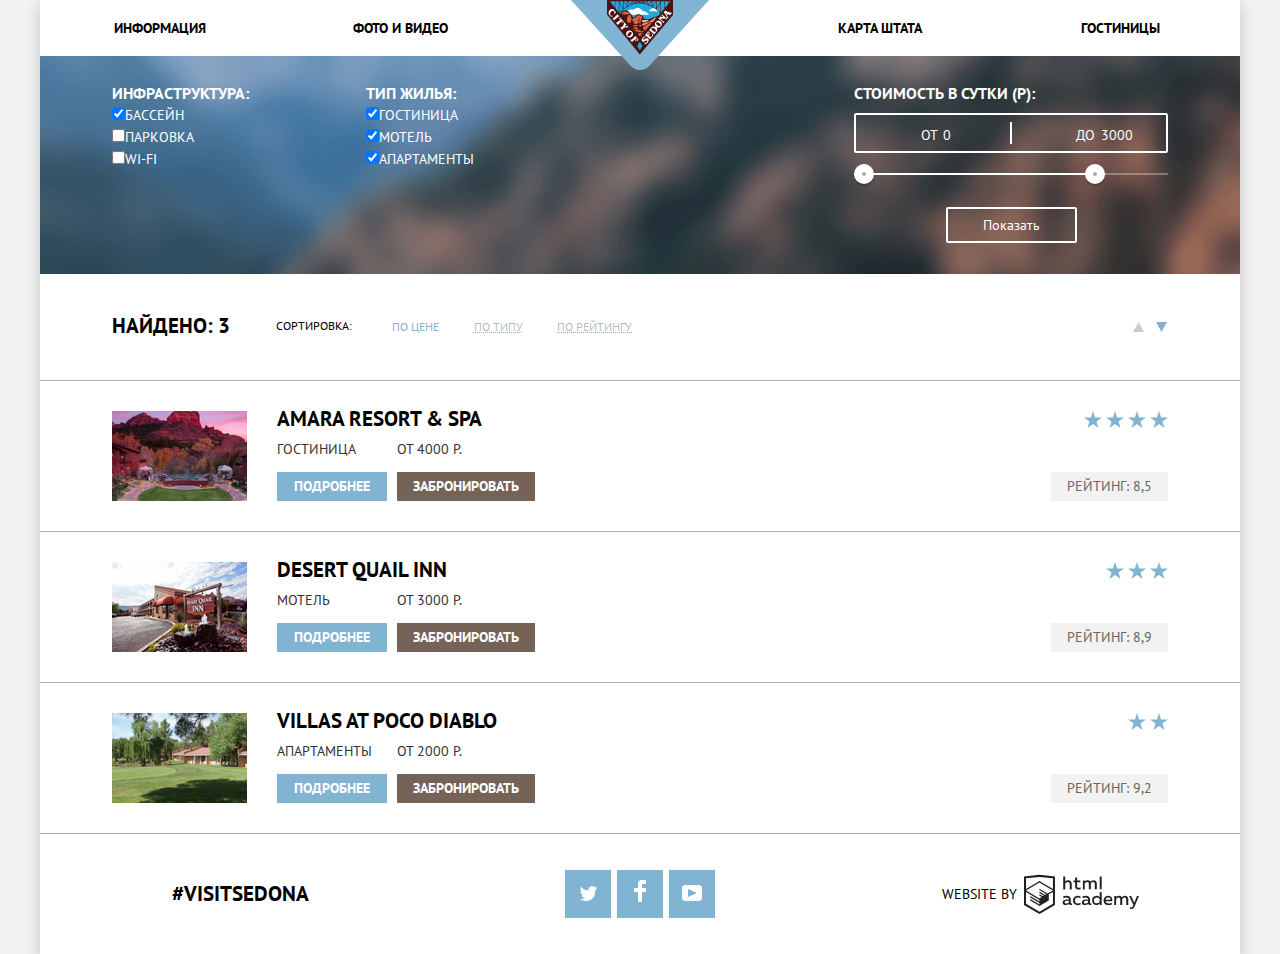
==== commit e42148a0: "Стилизация продолжается" ====
--- a/hotels.html
+++ b/hotels.html
@@ -29,7 +29,7 @@
       <h1 class="visually-hidden">Страница подбора гостиниц по заданным параметрам</h1>
       <section>
         <form class="main-filterform" action="http://tosomewhere" method="get">
-          <fieldset>
+          <fieldset class="main-filterform-fieldset">
             <legend>Инфраструктура:</legend>
             <ul>
               <li>
@@ -49,7 +49,7 @@
               </li>
             </ul>
           </fieldset>
-          <fieldset>
+          <fieldset class="main-filterform-fieldset">
             <legend>Тип жилья:</legend>
             <ul>
               <li>
@@ -69,16 +69,27 @@
               </li>
             </ul>
           </fieldset>
-          <!-- <fieldset>
-            <legend class="main-filterform-price">Стоимость в сутки (Р):</legend>
-            <p><label>От 0</label>
-              <input type=text></p>
-            <p><label>До 3000</label>
-              <input type=text></p>
-          </fieldset> -->
-          <button class="main-filterform-button" type="submit">
-            Показать
-          </button>
+          <div class="main-filterform-price">
+            <p>Стоимость в сутки (р):</p>
+            <div class="main-filterform-pricecontrols">
+              <label class="main-filterform-minprice">от
+                <input type="text" name="min-price" value="0">
+              </label>
+              <label class="main-filterform-maxprice">до
+                <input type="text" name="max-price" value="3000">
+              </label>
+            </div>
+            <div class="main-filterform-rangecontrols">
+              <div class="main-filterform-rangecontrols-scale">
+                <div class="main-filterform-rangecontrols-bar"></div>
+              </div>
+              <div class="main-filterform-rangetoggle rangetoggle-min"></div>
+              <div class="main-filterform-rangetoggle range-toggle-max"></div>
+            </div>
+            <button class="main-filterform-button" type="submit">
+              Показать
+            </button>
+          </div>
         </form>
       </section>
       <section class="main-hotels">
@@ -93,10 +104,18 @@
           </ul>
           <ul class="main-hotels-ulbuttons">
             <li>
-              <a class="main-hotels-ulbuttonup" href="#">Кнопка вверх<a>
+              <a class="main-hotels-libutton" href="#" width="11" height="10">
+                <span class="visually-hidden">Кнопка промотать вверх</span>
+                <svg xmlns="http://www.w3.org/2000/svg" width="11" height="10" viewBox="0 0 11 10">
+                  <path fill="#cacaca" d="M5.5 0L0 10h11z" /></svg>
+              </a>
             </li>
             <li>
-              <a class="main-hotels-ulbuttondown" href="#">Кнопка вниз<a>
+              <a class="main-hotels-libutton" href="#" width="11" height="10">
+                <span class="visually-hidden">Кнопка промотать вниз</span>
+                <svg xmlns="http://www.w3.org/2000/svg" width="11" height="10" viewBox="0 0 11 10">
+                  <path fill="#81b3d2" d="M5.5 10L0 0h11" /></svg>
+              </a>
             </li>
           </ul>
         </div>
@@ -106,7 +125,7 @@
               <img src="img/hotelspic1.jpg" width="135" height="90" alt="Отель Amara resort & spa">
             </div>
             <div class="main-hotelscatalog-li-flexwrapper">
-              <h3><a href="#">Amara resort & spa </a></h3>
+              <h3><a class="main-hotelscatalog-lianchor" href="#">Amara resort & spa</a></h3>
               <div class="main-hotelscatalog-li-innerflex">
                 <div class="main-hoteldescription">
                   <p>Гостиница</p>
@@ -119,38 +138,102 @@
               </div>
             </div>
             <div class="main-hotelscatalog-lirate-wrapper">
-              <span>Звезды рейтинга</span>
+              <div class="main-hotelscatalog-lirate-starswrapper">
+                <p class="visually-hidden">Четыре звезды</p>
+                <span>
+                  <svg xmlns="http://www.w3.org/2000/svg" width="18" height="17" viewBox="0 0 18 17">
+                    <path fill="#81B3D2" d="M9.002 0l2.126 6.494h6.877l-5.564 4.012L14.566 17l-5.564-4.013L3.438 17l2.126-6.494L0 6.494h6.878z" /></svg>
+                </span>
+                <span>
+                  <svg xmlns="http://www.w3.org/2000/svg" width="18" height="17" viewBox="0 0 18 17">
+                    <path fill="#81B3D2" d="M9.002 0l2.126 6.494h6.877l-5.564 4.012L14.566 17l-5.564-4.013L3.438 17l2.126-6.494L0 6.494h6.878z" /></svg>
+                </span>
+                <span>
+                  <svg xmlns="http://www.w3.org/2000/svg" width="18" height="17" viewBox="0 0 18 17">
+                    <path fill="#81B3D2" d="M9.002 0l2.126 6.494h6.877l-5.564 4.012L14.566 17l-5.564-4.013L3.438 17l2.126-6.494L0 6.494h6.878z" /></svg>
+                </span>
+                <span>
+                  <svg xmlns="http://www.w3.org/2000/svg" width="18" height="17" viewBox="0 0 18 17">
+                    <path fill="#81B3D2" d="M9.002 0l2.126 6.494h6.877l-5.564 4.012L14.566 17l-5.564-4.013L3.438 17l2.126-6.494L0 6.494h6.878z" /></svg>
+                </span>
+              </div>
               <p class="main-hotelscatalog-lirate">Рейтинг: 8,5</p>
             </div>
           </li>
           <li class="main-hotelscatalog-li">
-            <img src="img/hotelspic2.jpg" width="135" height="90" alt="Отель Desert quail inn">
-            <h3><a href="#">Desert quail inn</a></h3>
-            <p class="main-hoteldescription">Мотель
-              <a class="main-hoteldescription-button" href="#">Подробнее</a>
-            </p>
-            <p>От 3000 р.
-              <a class="main-hotelreserve-button" href="#">Забронировать</a>
-            </p>
-            <p class="main-hotelscatalog-lirate">Рейтинг: 8,9</p>
+            <div class="main-hotelscatalog-lipic">
+              <img src="img/hotelspic2.jpg" width="135" height="90" alt="Мотель Desert Quail Inn">
+            </div>
+            <div class="main-hotelscatalog-li-flexwrapper">
+              <h3><a class="main-hotelscatalog-lianchor" href="#">Desert Quail Inn</a></h3>
+              <div class="main-hotelscatalog-li-innerflex">
+                <div class="main-hoteldescription">
+                  <p>Мотель</p>
+                  <a class="main-hoteldescription-button" href="#">Подробнее</a>
+                </div>
+                <div class="main-hoteldescription">
+                  <p>От 3000 р.</p>
+                  <a class="main-hotelreserve-button" href="#">Забронировать</a>
+                </div>
+              </div>
+            </div>
+            <div class="main-hotelscatalog-lirate-wrapper">
+              <div class="main-hotelscatalog-lirate-starswrapper">
+                <p class="visually-hidden">Три звезды</p>
+                <span>
+                  <svg xmlns="http://www.w3.org/2000/svg" width="18" height="17" viewBox="0 0 18 17">
+                    <path fill="#81B3D2" d="M9.002 0l2.126 6.494h6.877l-5.564 4.012L14.566 17l-5.564-4.013L3.438 17l2.126-6.494L0 6.494h6.878z" /></svg>
+                </span>
+                <span>
+                  <svg xmlns="http://www.w3.org/2000/svg" width="18" height="17" viewBox="0 0 18 17">
+                    <path fill="#81B3D2" d="M9.002 0l2.126 6.494h6.877l-5.564 4.012L14.566 17l-5.564-4.013L3.438 17l2.126-6.494L0 6.494h6.878z" /></svg>
+                </span>
+                <span>
+                  <svg xmlns="http://www.w3.org/2000/svg" width="18" height="17" viewBox="0 0 18 17">
+                    <path fill="#81B3D2" d="M9.002 0l2.126 6.494h6.877l-5.564 4.012L14.566 17l-5.564-4.013L3.438 17l2.126-6.494L0 6.494h6.878z" /></svg>
+                </span>
+              </div>
+              <p class="main-hotelscatalog-lirate">Рейтинг: 8,9</p>
+            </div>
           </li>
           <li class="main-hotelscatalog-li">
-            <img src="img/hotelspic3.jpg" width="135" height="90" alt="Отель Villas at poco diablo">
-            <h3><a href="#">Villas at poco diablo</a></h3>
-            <p>Апартаменты
-              <a class="main-hoteldescription-button" href="#">Подробнее</a>
-            </p>
-            <p>От 2000 р.
-              <a class="main-hotelreserve-button" href="#">Забронировать</a>
-            </p>
-            <p class="main-hotelscatalog-lirate">Рейтинг: 9,2</p>
+            <div class="main-hotelscatalog-lipic">
+              <img src="img/hotelspic3.jpg" width="135" height="90" alt="Апартаменты Villas At Poco Diablo">
+            </div>
+            <div class="main-hotelscatalog-li-flexwrapper">
+              <h3><a class="main-hotelscatalog-lianchor" href="#">Villas At Poco Diablo</a></h3>
+              <div class="main-hotelscatalog-li-innerflex">
+                <div class="main-hoteldescription">
+                  <p>Апартаменты</p>
+                  <a class="main-hoteldescription-button" href="#">Подробнее</a>
+                </div>
+                <div class="main-hoteldescription">
+                  <p>От 2000 р.</p>
+                  <a class="main-hotelreserve-button" href="#">Забронировать</a>
+                </div>
+              </div>
+            </div>
+            <div class="main-hotelscatalog-lirate-wrapper">
+              <div class="main-hotelscatalog-lirate-starswrapper">
+                <p class="visually-hidden">Две звезды</p>
+                <span>
+                  <svg xmlns="http://www.w3.org/2000/svg" width="18" height="17" viewBox="0 0 18 17">
+                    <path fill="#81B3D2" d="M9.002 0l2.126 6.494h6.877l-5.564 4.012L14.566 17l-5.564-4.013L3.438 17l2.126-6.494L0 6.494h6.878z" /></svg>
+                </span>
+                <span>
+                  <svg xmlns="http://www.w3.org/2000/svg" width="18" height="17" viewBox="0 0 18 17">
+                    <path fill="#81B3D2" d="M9.002 0l2.126 6.494h6.877l-5.564 4.012L14.566 17l-5.564-4.013L3.438 17l2.126-6.494L0 6.494h6.878z" /></svg>
+                </span>
+              </div>
+              <p class="main-hotelscatalog-lirate">Рейтинг: 9,2</p>
+            </div>
           </li>
         </ul>
       </section>
     </main>
 
-    <footer class="footer-indexpage">
-      <p class="footer-indexpage-p">#visitsedona</p>
+    <footer class="footer">
+      <p class="footer-p">#visitsedona</p>
       <ul class="footer-social-ul">
         <li class="footer-social-libutton">
           <a href="#">
@@ -192,6 +275,7 @@
     </footer>
   </div>
 
+
 </body>
 
 </html>--- a/css/style.css
+++ b/css/style.css
@@ -9,7 +9,8 @@
     width: 1200px;
     margin: 0 auto;
     background-color: #ffffff;
-    box-shadow: 0px 5px 15px 0 ;
+    box-shadow: 0px 5px 15px 0 rgba(0, 1, 1, 0.2);
+    position: relative;
 }
 a {
     text-decoration: none;
@@ -78,8 +79,10 @@
     height: 71px;
     position: absolute;
     left: 50%;
-    margin-left: -69px;
-}
+    transform: translateX(-50%);
+    z-index: 1;
+}
+
 
 /* main index.html */
 
@@ -87,19 +90,30 @@
 .main-sedonawelcome {
     background-color: #81b3d2;
     background-image: url("../img/backgroundphoto.jpg");
-    background-position: top center;
+    background-position: center 20%;
     background-repeat: no-repeat;
     margin-bottom: 55px;
     text-align: center;
-    /* background-image: url("../img/intro-mask.svg"); */
- }
+    position: relative;
+}
+.main-sedonawelcome::after {
+    content: "";
+    width: 1200px;
+    height: 58px;
+    position: absolute;
+    background-image: url("../img/intro-mask.svg");
+    left: 0;
+    bottom:-2px;
+}
  .main-sedonawelcome-svg {
     width: 459px;
     height: 353px;
     margin: 0;
-    padding: 0;
+    padding-left: 370px;
+    padding-right: 371px;
     padding-top: 76px;
-    padding-bottom: 80px;
+    padding-bottom: 79px;
+    display: block;
 }
 .main-reasons p {
     font-size: 21px;
@@ -126,6 +140,7 @@
     display: flex;
     flex-wrap: wrap;
     margin-bottom: 55px;
+    counter-reset: olcounter;
 }
 .main-reasons-ol h3 {
     font-size: 21px;
@@ -135,6 +150,18 @@
     margin: 0;
     padding-top: 45px;
     padding-bottom: 100px;
+    position: relative;
+}
+.main-reasons-olheading::after{
+    counter-increment: olcounter;
+    content: "— №"counter(olcounter)" —";
+    position: absolute;
+    left: 50%;
+    bottom: 32px;
+    transform: translateX(-50%);
+    font-size: 14px;
+    line-height: 21px;
+    font-weight: normal;
 }
 .main-reasons-ol p {
     font-size: 14px;
@@ -156,6 +183,7 @@
 .main-reasons-ligray {
     background-color: #eeeeee;
     width: 400px;
+    padding-bottom: 63px;
 }
 .main-reasons-ul {
     list-style: none;
@@ -172,6 +200,37 @@
     padding-top: 160px;
     padding-bottom: 40px;
     margin: 0;
+    position: relative;
+}
+.house-ulli h3::before{
+    content: "";
+    position: absolute;
+    width: 75px;
+    height: 72px;
+    background-image: url(../img/icon-1.svg);
+    left: 50%;
+    transform: translateX(-50%);
+    top: 60px;
+}
+.food-ulli h3::before{
+    content: "";
+    position: absolute;
+    width: 74px;
+    height: 70px;
+    background-image: url(../img/icon-3.svg);
+    left: 50%;
+    transform: translateX(-50%);
+    top: 60px;
+}
+.souvenirs-ulli h3::before{
+    content: "";
+    position: absolute;
+    width: 64px;
+    height: 76px;
+    background-image: url(../img/icon-2.svg);
+    left: 50%;
+    transform: translateX(-50%);
+    top: 60px;
 }
 .main-reasons-ulli p {
     color: #333333;
@@ -288,9 +347,11 @@
     color: rgba(255, 255, 255, 0.302);
     background-color: #5496bd;
 }
-
-
-
+.main-hotelsearch-mappic img {
+    display: block;
+}
+   
+    
 /* main hotels.html */
 
 
@@ -305,18 +366,114 @@
     background-color: #81b3d2;
     background-image: url("../img/filterbackground.png");
     background-repeat: no-repeat;
+    background-position: center 30%;
+    display: flex;
+    flex-wrap: wrap;
+    padding-left: 72px;
+    padding-top: 27px;
+    padding-right: 72px;
+    padding-bottom: 31px;
+}
+.main-filterform label{
+    font-size: 14px;
+    line-height: 21px;
+    font-weight: normal;
+}
+.main-filterform-fieldset {
+    width: 254px;
+    padding: 0;
+    margin: 0;
 }
 .main-filterform ul{
     list-style: none;
+    margin: 0;
+    padding: 0;
+}
+.main-filterform-price {
+    margin-left: auto;
+}
+.main-filterform-price p {
+    margin: 0;
+    margin-bottom: 9px;
+}
+.main-filterform-pricecontrols {
+    height: 36px;
+    margin-bottom: 20px;
+    border: 2px solid #ffffff;
+    border-radius: 2px;
+    font-size: 0;
+    position: relative;
+}
+.main-filterform-pricecontrols::after {
+    content: "";
+    position: absolute;
+    width: 2px;
+    height: 22px;
+    background: #ffffff;
+    top: 50%;
+    left: 50%;
+    transform: translate(-50%, -50%);
+}
+.main-filterform-pricecontrols label {
+    display: inline-block;
+    line-height: 38px; 
+    vertical-align: top;
+    cursor: pointer;
+}
+.main-filterform-pricecontrols .main-filterform-minprice,
+.main-filterform-pricecontrols .main-filterform-maxprice {
+    width: 90px;
+    padding-left: 65px;
+}
+.main-filterform-pricecontrols input {
+    width: 50px;
+    margin: 0;
+    color: inherit;
+    font: inherit;
+    background: none;
+    border: none;
+}
+.main-filterform-rangecontrols{
+    position: relative;
+    margin-bottom: 32px;
+}
+.main-filterform-rangecontrols-scale {
+    height: 2px;
+    background: rgba(255, 255, 255, 0.3);
+}
+.main-filterform-rangecontrols-bar {
+    width: 80%;
+    height: 2px;
+    background: #ffffff;
+}
+.main-filterform-rangetoggle {
+    width: 4px;
+    height: 4px;
+    background: #ababab;
+    border: 8px solid #ffffff;
+    border-radius: 50%;
+    box-shadow: 0 2px 1px 0 rgba(0, 1, 1, 0.2);
+    cursor: pointer;
+    position: absolute;
+    top: -9px;
+}
+.rangetoggle-min {
+    left: 0;
+}
+.range-toggle-max {
+    right: 20%;
 }
 .main-filterform-button {
-    font-size: 16px;
-    line-height: 21px;
-    font-weight: bold;
+    display: block;
+    margin: 0 auto;
+    padding: 6px 35px;
+    font-size: 14px;
+    line-height: 20px;
     color: #ffffff;
-    background-color: transparent;
-    border: none;
-    outline: 2px solid #ffffff
+    background: transparent;
+    border: 2px solid #ffffff;
+    border-radius: 2px;
+    cursor: pointer;
 }
 .main-filterform-button:hover,
 .main-filterform-button:focus {
@@ -326,6 +483,11 @@
 .main-hotels-flexwrapper {
     display: flex;
     align-items: center;
+    padding-left: 72px;
+    padding-top: 31px;
+    padding-right: 73px;
+    padding-bottom:  33px;
+    border-bottom: 1px solid rgba(0, 0, 0, 0.3);    ;
 }
 .main-hotels-p1 {
     font-size: 21px;
@@ -333,8 +495,6 @@
     font-weight: bold;
     width: 135px;
     margin: 0;
-    padding: 33px 0;
-    padding-left: 72px;
 }
 .main-hotels-p2 {
     font-size: 12px;
@@ -368,78 +528,132 @@
     text-decoration: underline dotted;
     text-decoration-color: #81b3d2;
 }
-.main-hotels-ulbuttons {
-    list-style: none;
-    margin: 0;
-    margin-left: auto;
-    display: flex;
-    flex-wrap: wrap;
-}
 .main-hotels-li:hover,
 .main-hotels-li:focus {
     color: #81b3d2;
 }
+
 .main-hotels-li:active {
     color: #000000;
     text-decoration: none;
 }
+.main-hotels-ulbuttons {
+    width: 34px;
+    list-style: none;
+    margin: 0;
+    padding: 0;
+    margin-left: auto;
+    display: flex;
+    flex-wrap: wrap;
+    justify-content: space-between;
+}
+.main-hotels-libutton:hover path,
+.main-hotels-libutton:focus path {
+    fill: #000000;
+}
+.main-hotels-libutton:active path{
+    fill: #81b3d2;
+}
 .main-hotelscatalog-ul {
     list-style: none;
     margin: 0;
     padding: 0;
 }
-.main-hotelscatalog-li h3 {
-    font-size: 21px;
-    line-height: 26px;
-    font-weight: bold;
-    color: #000000;
-    margin: 0;
-    padding-bottom: 15px;
-}
-.main-hotelscatalog-li p {
-    font-size: 14px;
-    line-height: 21px;
-    font-weight: normal;
-    color: #333333;
-    margin: 0;
-}
 .main-hotelscatalog-li {
     display: flex;
     flex-wrap: wrap;
     padding: 30px 72px;
-    border-bottom: #000000;
-    border-bottom-width: 1px;
+    border-bottom: 1px solid rgba(0, 0, 0, 0.3);
+}
+.main-hotelscatalog-li a:hover,
+.main-hotelscatalog-li a:focus {
+    color: #81b3d2;
+}
+.main-hotelscatalog-li a:active {
+    color: rgba(0, 0, 0, 0.3);
 }
 .main-hotelscatalog-lipic{
     padding-right: 30px;
 }
+.main-hotelscatalog-lipic img{
+    display: block;
+}
 .main-hotelscatalog-li-flexwrapper{
     margin: 0;
     padding: 0;
-  }
+    width: 258px;
+}
+.main-hotelscatalog-lianchor {
+    color: #000000;
+}
+.main-hotelscatalog-li-flexwrapper h3 {
+    font-size: 21px;
+   /*  line-height: 26px; */
+    line-height: 16px;
+    font-weight: bold;
+    margin: 0;
+    padding-bottom: 12px;
+}
+.main-hotelscatalog-li-innerflex {
+    display: flex;
+    flex-wrap: wrap;
+    justify-content: space-between;
+}
 .main-hoteldescription {
-    margin-right: 6px;
+    display: flex;
+    flex-wrap: wrap;
+    flex-direction: column;
+    justify-content: stretch;
 }
 .main-hoteldescription p{
-    margin-bottom: 6px;
+    font-size: 14px;
+    line-height: 21px;
+    font-weight: normal;
+    margin: 0px;
+    margin-bottom: 12px;
+    color: #333333;
 }
 .main-hoteldescription-button{
-    font-size: 14px;
-    display: block;
+    display: inline-block;
+    font-size: 14px;
     line-height: 21px;
     font-weight: bold;
     color: #ffffff;
     background-color: #81b3d2;
-}
-.main-hotelreserve-button{
+    padding: 4px 17px;
+}
+.main-hoteldescription-button:hover,
+.main-hoteldescription-button:focus {
+    background-color: #669ec0;
+}
+.main-hoteldescription-button:active {
+    color: rgba(255, 255, 255, 0.302);
+    background-color: #5496bd;
+}
+.main-hotelreserve-button {
     font-size: 14px;
     line-height: 21px;
     font-weight: bold;
     color: #ffffff;
     background-color: #766357;
+    display: inline-block;
+    padding: 4px 16px;
+}
+.main-hotelreserve-button:hover,
+.main-hotelreserve-button:focus {
+   background-color: #604348;
+}
+.main-hotelreserve-button:active {
+    color: rgba(255, 255, 255, 0.3);
+    background-color: #503e33;
 }
 .main-hotelscatalog-lirate-wrapper {
-    margin-left: auto;
+   display: flex;
+   flex-wrap: wrap;
+   flex-direction: column;
+   justify-content: space-between;
+   align-items: flex-end;
+   margin-left: auto;
 }
 .main-hotelscatalog-lirate{
     color: #666666;
@@ -447,43 +661,14 @@
     font-size: 14px;
     line-height: 21px;
     margin: 0;
-    
-}
-.main-hotelscatalog-li-innerflex {
-    display: flex;
-}
-.main-hotelscatalog-li a:hover,
-.main-hotelscatalog-li a:focus {
-    color: #81b3d2;
-}
-.main-hotelscatalog-li a:active {
-    color: rgba(0, 0, 0, 0.3);
-}
-.main-hoteldescription-button:hover,
-.main-hoteldescription-button:focus {
-    background-color: #669ec0;
-}
-.main-hoteldescription-button:active {
-    color: rgba(255, 255, 255, 0.302);
-    background-color: #5496bd;
-}
-.main-hotelreserve-button:hover,
-.main-hotelreserve-button:focus {
-   background-color: #604348;
-}
-.main-hotelreserve-button:active {
-    color: rgba(255, 255, 255, 0.3);
-    background-color: #503e33;
-}
-
-
-
+    padding:4px 16px;
+}
 
 
 /* footer  */
 
 
-.footer-indexpage {
+.footer {
     font-size: 21px;
     line-height: 26px;
     font-weight: bold;
@@ -493,7 +678,14 @@
     align-items: center;
     justify-content: space-between;
 }
-.footer-indexpage-p {
+.footer-indexpage {
+    width: 1200px;
+    opacity:0.9;
+    position: absolute;
+    bottom:0;
+    background-color: #ffffff;
+}
+.footer-p {
     width: 400px;
     margin: 0;
     text-align: center;
@@ -535,7 +727,7 @@
     margin: 0;
     padding: 0;
     padding-left: 102px; 
-    position:relative;
+    position: relative;
 }
 .footer-copyright-logo {
     position: absolute;
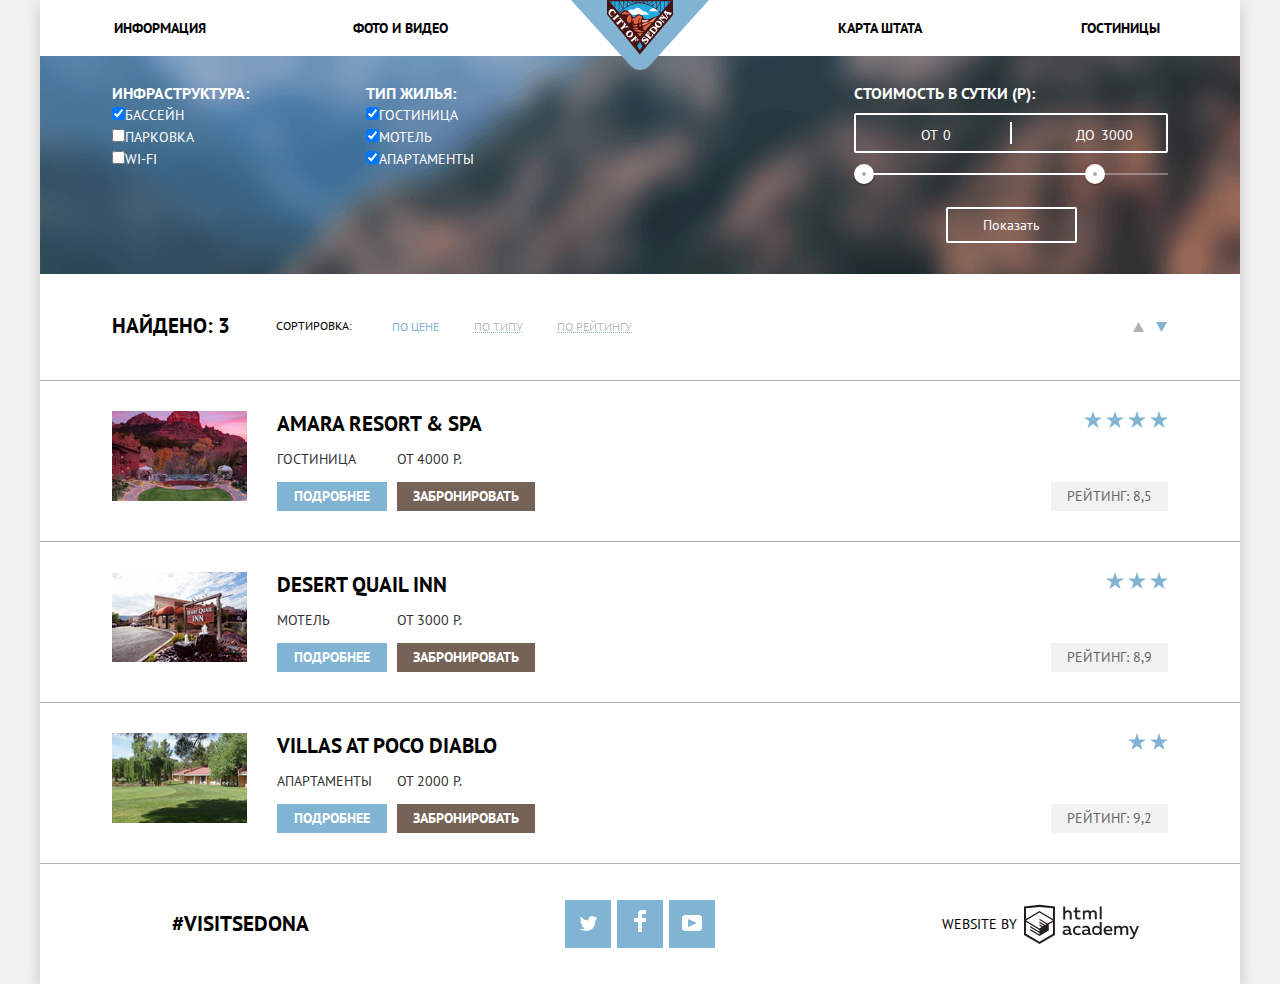
==== commit f803aa98: "Предзащита" ====
--- a/hotels.html
+++ b/hotels.html
@@ -104,14 +104,14 @@
           </ul>
           <ul class="main-hotels-ulbuttons">
             <li>
-              <a class="main-hotels-libutton" href="#" width="11" height="10">
+              <a class="main-hotels-libutton" href="#">
                 <span class="visually-hidden">Кнопка промотать вверх</span>
                 <svg xmlns="http://www.w3.org/2000/svg" width="11" height="10" viewBox="0 0 11 10">
-                  <path fill="#cacaca" d="M5.5 0L0 10h11z" /></svg>
+                  <path fill="rgba(0, 0, 0, 0.3)" d="M5.5 0L0 10h11z" /></svg>
               </a>
             </li>
             <li>
-              <a class="main-hotels-libutton" href="#" width="11" height="10">
+              <a class="main-hotels-libutton">
                 <span class="visually-hidden">Кнопка промотать вниз</span>
                 <svg xmlns="http://www.w3.org/2000/svg" width="11" height="10" viewBox="0 0 11 10">
                   <path fill="#81b3d2" d="M5.5 10L0 0h11" /></svg>
@@ -138,25 +138,12 @@
               </div>
             </div>
             <div class="main-hotelscatalog-lirate-wrapper">
-              <div class="main-hotelscatalog-lirate-starswrapper">
-                <p class="visually-hidden">Четыре звезды</p>
-                <span>
-                  <svg xmlns="http://www.w3.org/2000/svg" width="18" height="17" viewBox="0 0 18 17">
-                    <path fill="#81B3D2" d="M9.002 0l2.126 6.494h6.877l-5.564 4.012L14.566 17l-5.564-4.013L3.438 17l2.126-6.494L0 6.494h6.878z" /></svg>
-                </span>
-                <span>
-                  <svg xmlns="http://www.w3.org/2000/svg" width="18" height="17" viewBox="0 0 18 17">
-                    <path fill="#81B3D2" d="M9.002 0l2.126 6.494h6.877l-5.564 4.012L14.566 17l-5.564-4.013L3.438 17l2.126-6.494L0 6.494h6.878z" /></svg>
-                </span>
-                <span>
-                  <svg xmlns="http://www.w3.org/2000/svg" width="18" height="17" viewBox="0 0 18 17">
-                    <path fill="#81B3D2" d="M9.002 0l2.126 6.494h6.877l-5.564 4.012L14.566 17l-5.564-4.013L3.438 17l2.126-6.494L0 6.494h6.878z" /></svg>
-                </span>
-                <span>
-                  <svg xmlns="http://www.w3.org/2000/svg" width="18" height="17" viewBox="0 0 18 17">
-                    <path fill="#81B3D2" d="M9.002 0l2.126 6.494h6.877l-5.564 4.012L14.566 17l-5.564-4.013L3.438 17l2.126-6.494L0 6.494h6.878z" /></svg>
-                </span>
-              </div>
+              <p class="main-hotelscatalog-lirate-starswrapper">
+                <img src="img/star.svg" alt="Четыре звезды">
+                <img src="img/star.svg" alt="">
+                <img src="img/star.svg" alt="">
+                <img src="img/star.svg" alt="">
+              </p>
               <p class="main-hotelscatalog-lirate">Рейтинг: 8,5</p>
             </div>
           </li>
@@ -178,21 +165,11 @@
               </div>
             </div>
             <div class="main-hotelscatalog-lirate-wrapper">
-              <div class="main-hotelscatalog-lirate-starswrapper">
-                <p class="visually-hidden">Три звезды</p>
-                <span>
-                  <svg xmlns="http://www.w3.org/2000/svg" width="18" height="17" viewBox="0 0 18 17">
-                    <path fill="#81B3D2" d="M9.002 0l2.126 6.494h6.877l-5.564 4.012L14.566 17l-5.564-4.013L3.438 17l2.126-6.494L0 6.494h6.878z" /></svg>
-                </span>
-                <span>
-                  <svg xmlns="http://www.w3.org/2000/svg" width="18" height="17" viewBox="0 0 18 17">
-                    <path fill="#81B3D2" d="M9.002 0l2.126 6.494h6.877l-5.564 4.012L14.566 17l-5.564-4.013L3.438 17l2.126-6.494L0 6.494h6.878z" /></svg>
-                </span>
-                <span>
-                  <svg xmlns="http://www.w3.org/2000/svg" width="18" height="17" viewBox="0 0 18 17">
-                    <path fill="#81B3D2" d="M9.002 0l2.126 6.494h6.877l-5.564 4.012L14.566 17l-5.564-4.013L3.438 17l2.126-6.494L0 6.494h6.878z" /></svg>
-                </span>
-              </div>
+              <p class="main-hotelscatalog-lirate-starswrapper">
+                <img src="img/star.svg" alt="Три звезды">
+                <img src="img/star.svg" alt="">
+                <img src="img/star.svg" alt="">
+              </p>
               <p class="main-hotelscatalog-lirate">Рейтинг: 8,9</p>
             </div>
           </li>
@@ -214,17 +191,10 @@
               </div>
             </div>
             <div class="main-hotelscatalog-lirate-wrapper">
-              <div class="main-hotelscatalog-lirate-starswrapper">
-                <p class="visually-hidden">Две звезды</p>
-                <span>
-                  <svg xmlns="http://www.w3.org/2000/svg" width="18" height="17" viewBox="0 0 18 17">
-                    <path fill="#81B3D2" d="M9.002 0l2.126 6.494h6.877l-5.564 4.012L14.566 17l-5.564-4.013L3.438 17l2.126-6.494L0 6.494h6.878z" /></svg>
-                </span>
-                <span>
-                  <svg xmlns="http://www.w3.org/2000/svg" width="18" height="17" viewBox="0 0 18 17">
-                    <path fill="#81B3D2" d="M9.002 0l2.126 6.494h6.877l-5.564 4.012L14.566 17l-5.564-4.013L3.438 17l2.126-6.494L0 6.494h6.878z" /></svg>
-                </span>
-              </div>
+              <p class="main-hotelscatalog-lirate-starswrapper">
+                <img src="img/star.svg" alt="Две звезды">
+                <img src="img/star.svg" alt="">
+              </p>
               <p class="main-hotelscatalog-lirate">Рейтинг: 9,2</p>
             </div>
           </li>
@@ -261,7 +231,7 @@
       </ul>
       <div class="footer-copyright-wrapper">
         <p class="footer-copyright">Website by
-          <a class="footer-copyright-logo" href="https://htmlacademy.ru/intensive/htmlcss" width="115" height="41">
+          <a class="footer-copyright-logo" href="https://htmlacademy.ru/intensive/htmlcss">
             <span class="visually-hidden">Логотип
               HTML Academy</span>
             <svg id="Layer_1" data-name="Layer 1" xmlns="http://www.w3.org/2000/svg" width="115" height="41" viewBox="0 0 108.08 36.85">
--- a/css/style.css
+++ b/css/style.css
@@ -54,18 +54,18 @@
     font-weight: bold;
     color: #000000;
 }
-.header-navigation-ul a:hover, 
-.header-navigation-ul a:focus {
+.header-navigation-ul [href]:hover, 
+.header-navigation-ul [href]:focus {
     color: #81b3d2;
 }
-.header-navigation-ul a:active{
+.header-navigation-ul  [href]:active{
     color: rgba(0, 0, 0, 0.302);
 }
 .header-navigation-li {
     width: 240px;
     text-align: center;
 }
-.header-navigation-li:nth-child(3) {
+  .header-navigation-li:nth-child(3) {
     margin-left: auto;
 }
 .header-navigation-currentpage {
@@ -103,7 +103,7 @@
     position: absolute;
     background-image: url("../img/intro-mask.svg");
     left: 0;
-    bottom:-2px;
+    bottom:-1px;
 }
  .main-sedonawelcome-svg {
     width: 459px;
@@ -547,11 +547,11 @@
     flex-wrap: wrap;
     justify-content: space-between;
 }
-.main-hotels-libutton:hover path,
-.main-hotels-libutton:focus path {
+.main-hotels-libutton[href]:hover path,
+.main-hotels-libutton[href]:focus path {
     fill: #000000;
 }
-.main-hotels-libutton:active path{
+.main-hotels-libutton[href]:active path{
     fill: #81b3d2;
 }
 .main-hotelscatalog-ul {
@@ -588,8 +588,7 @@
 }
 .main-hotelscatalog-li-flexwrapper h3 {
     font-size: 21px;
-   /*  line-height: 26px; */
-    line-height: 16px;
+    line-height: 26px;
     font-weight: bold;
     margin: 0;
     padding-bottom: 12px;
@@ -599,13 +598,7 @@
     flex-wrap: wrap;
     justify-content: space-between;
 }
-.main-hoteldescription {
-    display: flex;
-    flex-wrap: wrap;
-    flex-direction: column;
-    justify-content: stretch;
-}
-.main-hoteldescription p{
+.main-hoteldescription p {
     font-size: 14px;
     line-height: 21px;
     font-weight: normal;
@@ -613,7 +606,7 @@
     margin-bottom: 12px;
     color: #333333;
 }
-.main-hoteldescription-button{
+.main-hoteldescription-button {
     display: inline-block;
     font-size: 14px;
     line-height: 21px;
@@ -655,12 +648,14 @@
    align-items: flex-end;
    margin-left: auto;
 }
+.main-hotelscatalog-lirate-wrapper p {
+    margin: 0;
+}
 .main-hotelscatalog-lirate{
     color: #666666;
     background-color: #f2f2f2;
     font-size: 14px;
     line-height: 21px;
-    margin: 0;
     padding:4px 16px;
 }
 
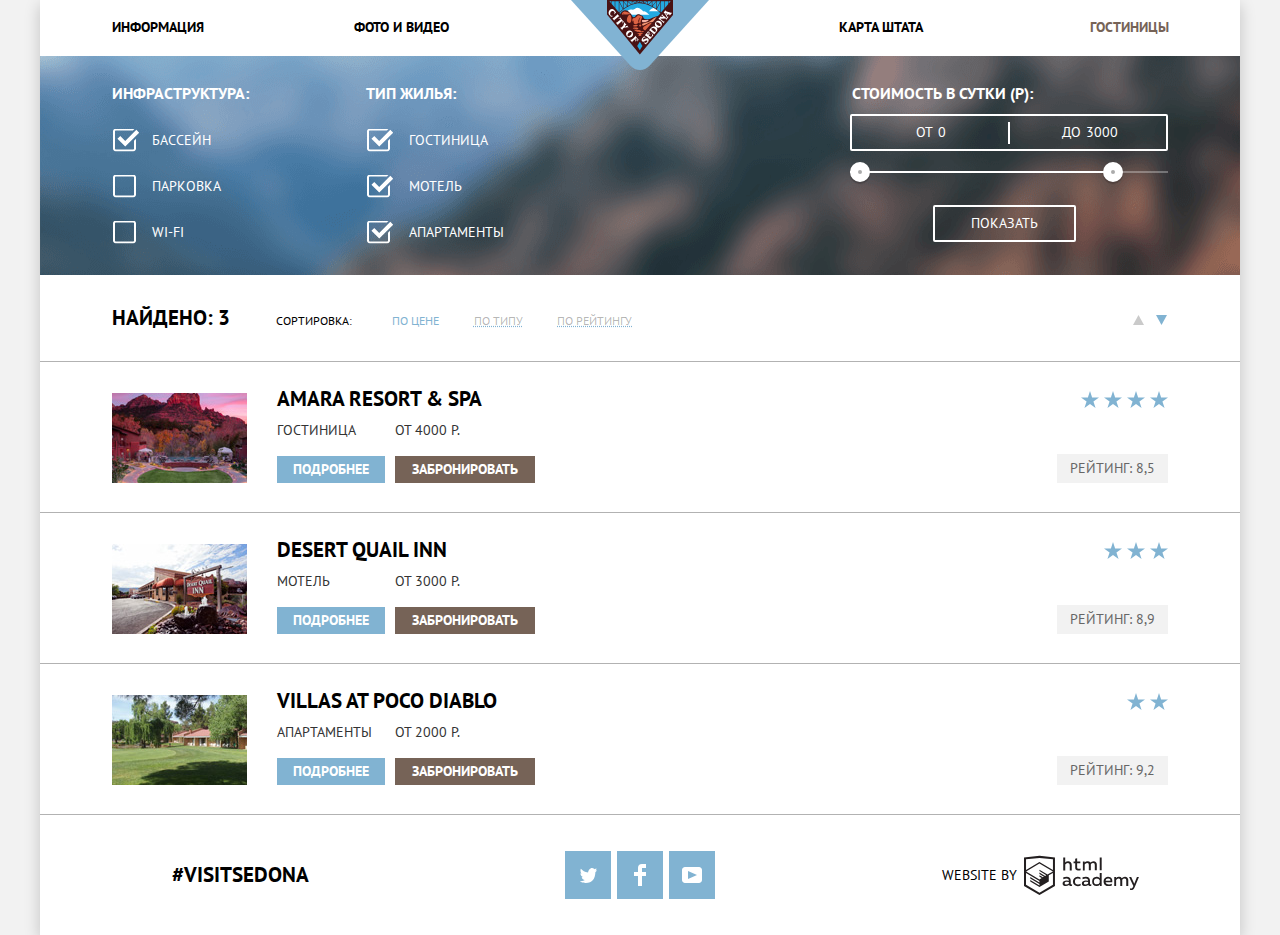
==== commit 493bc5d2: "Без JS" ====
--- a/hotels.html
+++ b/hotels.html
@@ -33,58 +33,63 @@
             <legend>Инфраструктура:</legend>
             <ul>
               <li>
-                <label>
-                  <input type="checkbox" name="filterinfrastructurepool" checked>Бассейн
-                </label>
-              </li>
-              <li>
-                <label>
-                  <input type="checkbox" name="filterinfrastructureparking">Парковка
-                </label>
-              </li>
-              <li>
-                <label>
-                  <input type="checkbox" name="filterinfrastructurewifi">Wi-Fi
-                </label>
+                <input class="main-filterform-input visually-hidden" type="checkbox" name="filterinfrastructurepool" id="filterinfrastructurepool"
+                  checked>
+                <label for="filterinfrastructurepool">Бассейн</label>
+              </li>
+              <li>
+                <input class="main-filterform-input visually-hidden" type="checkbox" name="filterinfrastructureparking"
+                  id="filterinfrastructureparking">
+                <label for="filterinfrastructureparking">Парковка</label>
+              </li>
+              <li>
+                <input class="main-filterform-input visually-hidden" type="checkbox" name="filterinfrastructurewifi" id="filterinfrastructurewifi">
+                <label for="filterinfrastructurewifi">Wi-Fi </label>
               </li>
             </ul>
           </fieldset>
           <fieldset class="main-filterform-fieldset">
             <legend>Тип жилья:</legend>
-            <ul>
-              <li>
-                <label>
-                  <input type="checkbox" name="filterapptypehotel" checked>Гостиница
-                </label>
-              </li>
-              <li>
-                <label>
-                  <input type="checkbox" name="filterinfrastructuremotel" checked>Мотель
-                </label>
-              </li>
-              <li>
-                <label>
-                  <input type="checkbox" name="filterinfrastructureapartments" checked>Апартаменты
-                </label>
+            <ul class="main-filterform-ul">
+              <li>
+                <input class="main-filterform-input visually-hidden" type="checkbox" name="filterapptypehotel" id="filterapptypehotel"
+                  checked>
+                <label for="filterapptypehotel">Гостиница </label>
+              </li>
+              <li>
+                <input class="main-filterform-input visually-hidden" type="checkbox" name="filterinfrastructuremotel"
+                  id="filterinfrastructuremotel" checked>
+                <label for="filterinfrastructuremotel">Мотель</label>
+              </li>
+              <li>
+                <input class="main-filterform-input visually-hidden" type="checkbox" name="filterinfrastructureapartments"
+                  id="filterinfrastructureapartments" checked>
+                <label for="filterinfrastructureapartments">Апартаменты</label>
               </li>
             </ul>
           </fieldset>
           <div class="main-filterform-price">
-            <p>Стоимость в сутки (р):</p>
+            <p>Стоимость в сутки (Р):</p>
             <div class="main-filterform-pricecontrols">
-              <label class="main-filterform-minprice">от
-                <input type="text" name="min-price" value="0">
-              </label>
-              <label class="main-filterform-maxprice">до
-                <input type="text" name="max-price" value="3000">
-              </label>
+              <div class="main-filterform-pricecontrolswrap">
+                <label for="min-price" class="main-filterform-price">от</label>
+                <input id="min-price" type="text" name="min-price" value="0">
+              </div>
+              <div class="main-filterform-pricecontrolswrap">
+                <label for="max-price" class="main-filterform-price">до</label>
+                <input id="max-price" type="text" name="max-price" value="3000">
+              </div>
             </div>
             <div class="main-filterform-rangecontrols">
               <div class="main-filterform-rangecontrols-scale">
                 <div class="main-filterform-rangecontrols-bar"></div>
               </div>
-              <div class="main-filterform-rangetoggle rangetoggle-min"></div>
-              <div class="main-filterform-rangetoggle range-toggle-max"></div>
+              <div class="main-filterform-rangetoggle rangetoggle-min">
+                <span class="visually-hidden"> Декоративный ползунок формы</span>
+              </div>
+              <div class="main-filterform-rangetoggle range-toggle-max">
+                <span class="visually-hidden"> Декоративный ползунок формы</span>
+              </div>
             </div>
             <button class="main-filterform-button" type="submit">
               Показать
@@ -107,14 +112,14 @@
               <a class="main-hotels-libutton" href="#">
                 <span class="visually-hidden">Кнопка промотать вверх</span>
                 <svg xmlns="http://www.w3.org/2000/svg" width="11" height="10" viewBox="0 0 11 10">
-                  <path fill="rgba(0, 0, 0, 0.3)" d="M5.5 0L0 10h11z" /></svg>
+                  <path fill="#231F20" d="M5.5 0L0 10h11z" /></svg>
               </a>
             </li>
             <li>
               <a class="main-hotels-libutton">
                 <span class="visually-hidden">Кнопка промотать вниз</span>
                 <svg xmlns="http://www.w3.org/2000/svg" width="11" height="10" viewBox="0 0 11 10">
-                  <path fill="#81b3d2" d="M5.5 10L0 0h11" /></svg>
+                  <path fill="#231F20" d="M5.5 10L0 0h11" /></svg>
               </a>
             </li>
           </ul>
@@ -125,7 +130,7 @@
               <img src="img/hotelspic1.jpg" width="135" height="90" alt="Отель Amara resort & spa">
             </div>
             <div class="main-hotelscatalog-li-flexwrapper">
-              <h3><a class="main-hotelscatalog-lianchor" href="#">Amara resort & spa</a></h3>
+              <h3><a class="main-hotelscatalog-lianchor" href="#">Amara Resort & Spa</a></h3>
               <div class="main-hotelscatalog-li-innerflex">
                 <div class="main-hoteldescription">
                   <p>Гостиница</p>
@@ -139,10 +144,10 @@
             </div>
             <div class="main-hotelscatalog-lirate-wrapper">
               <p class="main-hotelscatalog-lirate-starswrapper">
-                <img src="img/star.svg" alt="Четыре звезды">
-                <img src="img/star.svg" alt="">
-                <img src="img/star.svg" alt="">
-                <img src="img/star.svg" alt="">
+                <img src="img/star.svg" width="18" height="17" alt="Четыре звезды">
+                <img src="img/star.svg" width="18" height="17" alt="">
+                <img src="img/star.svg" width="18" height="17" alt="">
+                <img src="img/star.svg" width="18" height="17" alt="">
               </p>
               <p class="main-hotelscatalog-lirate">Рейтинг: 8,5</p>
             </div>
@@ -166,9 +171,9 @@
             </div>
             <div class="main-hotelscatalog-lirate-wrapper">
               <p class="main-hotelscatalog-lirate-starswrapper">
-                <img src="img/star.svg" alt="Три звезды">
-                <img src="img/star.svg" alt="">
-                <img src="img/star.svg" alt="">
+                <img src="img/star.svg" width="18" height="17" alt="Три звезды">
+                <img src="img/star.svg" width="18" height="17" alt="">
+                <img src="img/star.svg" width="18" height="17" alt="">
               </p>
               <p class="main-hotelscatalog-lirate">Рейтинг: 8,9</p>
             </div>
@@ -178,7 +183,7 @@
               <img src="img/hotelspic3.jpg" width="135" height="90" alt="Апартаменты Villas At Poco Diablo">
             </div>
             <div class="main-hotelscatalog-li-flexwrapper">
-              <h3><a class="main-hotelscatalog-lianchor" href="#">Villas At Poco Diablo</a></h3>
+              <h3><a class="main-hotelscatalog-lianchor" href="#">Villas at Poco Diablo</a></h3>
               <div class="main-hotelscatalog-li-innerflex">
                 <div class="main-hoteldescription">
                   <p>Апартаменты</p>
@@ -192,8 +197,8 @@
             </div>
             <div class="main-hotelscatalog-lirate-wrapper">
               <p class="main-hotelscatalog-lirate-starswrapper">
-                <img src="img/star.svg" alt="Две звезды">
-                <img src="img/star.svg" alt="">
+                <img src="img/star.svg" width="18" height="17" alt="Две звезды">
+                <img src="img/star.svg" width="18" height="17" alt="">
               </p>
               <p class="main-hotelscatalog-lirate">Рейтинг: 9,2</p>
             </div>
--- a/css/style.css
+++ b/css/style.css
@@ -45,31 +45,44 @@
     margin: 0;
     padding: 0;
     list-style: none;
-    padding-top:15px;
-    padding-bottom: 15px;
-}
-.header-navigation-ul a {
+    padding-top: 14px;
+    padding-bottom: 16px;
+}
+.header-navigation-ul a[href] {
     font-size: 14px;
     line-height: 26px;
     font-weight: bold;
     color: #000000;
 }
-.header-navigation-ul [href]:hover, 
-.header-navigation-ul [href]:focus {
+.header-navigation-ul a[href]:hover, 
+.header-navigation-ul a[href]:focus {
     color: #81b3d2;
 }
-.header-navigation-ul  [href]:active{
-    color: rgba(0, 0, 0, 0.302);
+.header-navigation-ul a[href]:active{
+    color: rgba(0, 0, 0, 0.3);
 }
 .header-navigation-li {
-    width: 240px;
-    text-align: center;
-}
-  .header-navigation-li:nth-child(3) {
+    width: 180px;
+    text-align: center;
+}
+.header-navigation-li:first-child {
+    padding-left: 28px;
+}
+.header-navigation-li:nth-child(2) {
+    padding-left: 63px;
+}
+.header-navigation-li:nth-child(3) {
+    padding-right: 68px;
     margin-left: auto;
+}
+.header-navigation-li:nth-child(4) {
+    padding-right: 21px;
 }
 .header-navigation-currentpage {
     color: #766357;
+    font-size: 14px;
+    line-height: 26px;
+    font-weight: bold;
 }
 .header-nav {
     position: relative;
@@ -90,9 +103,9 @@
 .main-sedonawelcome {
     background-color: #81b3d2;
     background-image: url("../img/backgroundphoto.jpg");
-    background-position: center 20%;
+    background-position: center 21%;
     background-repeat: no-repeat;
-    margin-bottom: 55px;
+    margin-bottom: 60px;
     text-align: center;
     position: relative;
 }
@@ -121,7 +134,7 @@
     font-weight: bold;
     text-align: center;
     margin: 0;
-    margin-bottom: 35px;
+    margin-bottom: 27px;
     padding: 0 380px;
 }
 .main-reasons h2 {
@@ -131,7 +144,7 @@
     text-align: center;
     color: #333333;
     margin: 0;
-    margin-bottom: 55px;
+    margin-bottom: 51px;
 }
 .main-reasons-ol {
     margin: 0;
@@ -139,7 +152,7 @@
     list-style: none;
     display: flex;
     flex-wrap: wrap;
-    margin-bottom: 55px;
+    margin-bottom: 50px;
     counter-reset: olcounter;
 }
 .main-reasons-ol h3 {
@@ -148,28 +161,30 @@
     font-weight: bold;
     text-align: center;
     margin: 0;
-    padding-top: 45px;
-    padding-bottom: 100px;
-    position: relative;
-}
-.main-reasons-olheading::after{
+    padding-top: 47px;
+    padding-bottom: 66px;
+}
+.main-reasons-olheading-p::before{
     counter-increment: olcounter;
     content: "— №"counter(olcounter)" —";
     position: absolute;
     left: 50%;
-    bottom: 32px;
+    top: -42px;
     transform: translateX(-50%);
     font-size: 14px;
     line-height: 21px;
     font-weight: normal;
 }
+.main-reasons-olheading-p {
+    position: relative;
+}
 .main-reasons-ol p {
     font-size: 14px;
     line-height: 21px;
     font-weight: normal;
     text-align: center;
     margin: 0;
-    padding:0 50px;
+    padding: 0;
 }
 .main-reasons-liblue {
     display: flex;
@@ -183,7 +198,10 @@
 .main-reasons-ligray {
     background-color: #eeeeee;
     width: 400px;
-    padding-bottom: 63px;
+    padding-bottom: 59px;
+}
+.main-reasons-ligray p{
+    color: #333333;
 }
 .main-reasons-ul {
     list-style: none;
@@ -194,11 +212,11 @@
     list-style: none;
     display: flex;
     flex-wrap: wrap;
-    padding-bottom: 85px;
+    padding-bottom: 82px;
 }
 .main-reasons-ulli h3 {
-    padding-top: 160px;
-    padding-bottom: 40px;
+    padding-top: 161px;
+    padding-bottom: 24px;
     margin: 0;
     position: relative;
 }
@@ -230,7 +248,7 @@
     background-image: url(../img/icon-2.svg);
     left: 50%;
     transform: translateX(-50%);
-    top: 60px;
+    top: 56px;
 }
 .main-reasons-ulli p {
     color: #333333;
@@ -239,33 +257,36 @@
 .main-reasons-ulli{
     width: 400px;
 }
-.main-hotelsearch b {
+.main-hotelsearch {
+    position: relative;
+}
+.main-hotelsearch-b{
     font-size: 30px;
     line-height: 36px;
     font-weight: bold;
     text-align: center;
-    display: block;
-    margin: 0;
-    margin-bottom: -30px;
-}
-.main-hotelsearch p {
+    margin: 0;
+    margin-bottom: 24px;
+}
+.main-hotelsearch-p {
     font-size: 14px;
     line-height: 24px;
     font-weight: normal;
     text-align: center;
     color: #333333;
     margin: 0;
-    margin-bottom: 50px;
+    margin-bottom: 47px;
 }
 .main-button {
     display: inline-block;
+    vertical-align: middle;
     font-size: 21px;
     line-height: 26px;
     font-weight: bold;
     color: #ffffff;
     background-color: #766357;
     border: none;
-    padding: 35px 140px;
+    padding: 30px 140px;
     text-transform: uppercase;
     margin: 0 315px;
 }
@@ -278,18 +299,149 @@
     background-color: #503e33;
 }
 .main-hotelsearch-form {
-    width: 568px;
-    padding: 0 316px;
-}
-.main-hotelsearch-form p {
-    font-size: 14px;
-    line-height: 26px;
-    font-weight: bold;
-    margin: 0;
-}
-.main-hotelsearch-form input {  
+    width: 458px;
+    left: 50%;
+    transform: translateX(-50%);
+    position: absolute;
+    background-color: #ffffff;
+    padding: 55px 55px;
+    box-shadow: 0 7px 15px 0px rgba(0, 1, 1, 0.15);
+}
+.main-hotelsearch-form button {
+    border: none;
+}
+.main-hotelsearch-form-wrapper {
+    font-size: 14px;
+    line-height: 26px;
+    font-weight: bold;
+    margin: 0;
+    display: flex;
+    flex-wrap: wrap;
+    justify-content: space-between;
+    align-items: center;
+    padding-bottom: 29px;
+}
+.main-hotelsearch-form-wrapper:nth-child(2) {
+    padding-bottom: 30px;
+}
+.main-hotelsearch-form-dateinput {
+    width: 333px;
     background-color:#f2f2f2;
     border: none;
+    font: inherit;
+    text-transform: uppercase;
+    padding-top: 6px;
+    padding-bottom: 6px;
+    padding-left: 13px;
+}
+.main-hotelsearch-form-buttonwrapper {
+    position: relative;
+}
+.main-hotelsearch-form-button-calendar {
+    position: absolute;
+    top: 7px;
+    right: 3px;
+    background-color: #f2f2f2;
+    opacity: 0.3;
+}
+.main-hotelsearch-form-button-calendar:hover {
+    opacity: 1;
+}
+.main-hotelsearch-form-button-calendar:focus,
+.main-hotelsearch-form-button-calendar:active svg {
+    fill: #81b3d2;
+}
+.main-hotelsearch-form-quantitywrapper {
+    font-size: 14px;
+    line-height: 26px;
+    font-weight: bold;
+    margin: 0;
+    display: flex;
+    flex-wrap: wrap;
+    justify-content: space-between;
+    padding-bottom: 54px;
+    align-items: center;
+}
+.main-hotelsearch-form-innerquantitywrapper {
+    display: flex;
+    flex-wrap: wrap;
+    justify-content: space-between;
+    align-items: center;
+    width: 226px;
+    position: relative;
+}
+.main-hotelsearch-form-innerquantitywrapper:nth-child(2) {
+    width: 179px;
+}    
+.main-hotelsearch-form-quantityinput {
+    width: 114px;
+    background-color:#f2f2f2;
+    border: none;
+    font: inherit;
+    text-transform: uppercase;
+    text-align: center;
+    padding-top: 6px;
+    padding-bottom: 6px;
+}
+.button-minus {
+    position: absolute;
+    width: 38px;
+    height: 38px;
+    background-color: #f2f2f2;
+    right: 76px;
+    padding: 0px;
+}
+.button-minus::before {
+    content: "";
+    position: absolute;
+    width: 11px;
+    height: 3px;
+    background-color: #a9a9a9;
+    left: 13px;
+    top: 18px;
+}
+.button-plus {
+    position: absolute;
+    width: 38px;
+    height: 38px;
+    background-color: #f2f2f2;
+    right: 0px;
+    padding: 0px;
+}
+.button-plus::before {
+    content: "";
+    position: absolute;
+    width: 11px;
+    height: 3px;
+    background-color: #a9a9a9;
+    left: 13px;
+    top: 18px;
+}
+.button-plus::after {
+    content: "";
+    position: absolute;
+    width: 3px;
+    height: 11px;
+    background-color: #a9a9a9;
+    left: 17px;
+    top: 14px;
+}
+.button-plus:hover::before,
+.button-minus:hover::before,
+.button-plus:hover::after {
+    background-color: #000000;
+}
+.button-plus:active::before,
+.button-minus:active::before,
+.button-plus:active::after,
+.button-plus:focus::before,
+.button-minus:focus::before,
+.button-plus:focus::after {
+    background-color: #81b3d2;
+}
+.button-minus:hover,
+.button-plus:hover {
+    background-color: #ebebeb;
 }
 .main-hotelsearch-form input:hover {
     background-color: #ebebeb;
@@ -299,34 +451,20 @@
     border: 2px solid #e5e5e5;
 }
 .main-hotelsearch-form input::-webkit-input-placeholder {
-    font-size: 14px;
-    line-height: 26px;
-    font-weight: bold;
     color: #000000;
-    text-transform: uppercase;
 }
 .main-hotelsearch-form input::-moz-placeholder {
-    font-size: 14px;
-    line-height: 26px;
-    font-weight: bold;
     color: #000000;
-    text-transform: uppercase;
 }
 .main-hotelsearch-form input:-ms-input-placeholder {
-    font-size: 14px;
-    line-height: 26px;
-    font-weight: bold;
     color: #000000;
-    text-transform: uppercase;
 }
 .main-hotelsearch-form input:-moz-placeholder {
-    font-size: 14px;
-    line-height: 26px;
-    font-weight: bold;
     color: #000000;
-    text-transform: uppercase;
 }
 .main-submitbutton {
+    display: inline-block;
+    vertical-align: middle;
     font-size: 21px;
     line-height: 26px;
     font-weight: bold;
@@ -336,8 +474,7 @@
     border: none;
     text-transform: uppercase;
     width: 458px;
-    padding: 20px 0;
-    
+    padding: 16px 0;
 }
 .main-submitbutton:hover,
 .main-submitbutton:focus {
@@ -366,15 +503,18 @@
     background-color: #81b3d2;
     background-image: url("../img/filterbackground.png");
     background-repeat: no-repeat;
-    background-position: center 30%;
+    background-position: center 16%;
     display: flex;
     flex-wrap: wrap;
     padding-left: 72px;
     padding-top: 27px;
     padding-right: 72px;
-    padding-bottom: 31px;
-}
-.main-filterform label{
+    padding-bottom: 8px;
+}
+.main-filterform legend {
+    padding-bottom: 25px;
+}
+.main-filterform label {
     font-size: 14px;
     line-height: 21px;
     font-weight: normal;
@@ -384,25 +524,91 @@
     padding: 0;
     margin: 0;
 }
-.main-filterform ul{
-    list-style: none;
-    margin: 0;
-    padding: 0;
+.main-filterform ul {
+    list-style: none;
+    margin: 0;
+    padding: 0;
+}
+.main-filterform li {
+    padding-bottom: 24px;
+}
+.main-filterform-input + label {
+    position: relative;
+    padding-left: 40px;
+}
+.main-filterform-ul label {
+    padding-left: 43px;
+}
+.main-filterform-input + label::before {
+    content: "";
+    position: absolute;
+    width: 23px;
+    height: 23px;
+    left: 1px;
+    top: 50%;
+    transform: translateY(-50%);
+    background-image: url("../img/checkbox-off.svg");
+}
+.main-filterform-input:checked + label::before {
+    width: 27px;
+    background-image: url("../img/checkbox-on.svg");
+}
+.main-filterform-input:disabled + label::before {
+    color: #6a6a6a;
+}
+.main-filterform-input:disabled + label::before {
+    background-image: url(../img/checkbox-disabled-off.svg);
+}
+.main-filterform-input:checked:disabled + label::before {
+    background-image: url(../img/checkbox-disabled-on.svg);
+}
+.main-filterform-input:focus + label::before {
+    outline: thin dotted;
+    outline: 5px auto -webkit-focus-ring-color;
 }
 .main-filterform-price {
     margin-left: auto;
 }
 .main-filterform-price p {
     margin: 0;
-    margin-bottom: 9px;
+    padding: 0;
+    margin-bottom: 10px;
+    padding-left: 2px;
 }
 .main-filterform-pricecontrols {
-    height: 36px;
-    margin-bottom: 20px;
+    display: flex;
+    flex-wrap: wrap;
+    width: 314px;
     border: 2px solid #ffffff;
     border-radius: 2px;
-    font-size: 0;
-    position: relative;
+    padding-top: 5px;
+    padding-bottom: 5px;
+    position: relative;
+    margin-bottom: 20px;
+}
+.main-filterform-pricecontrolswrap {
+    width: 80px;
+    text-align: center;
+}
+.main-filterform-pricecontrolswrap:first-child {
+    margin-left: 61px;
+} 
+.main-filterform-pricecontrolswrap:last-child {
+    margin-left: 67px;
+} 
+.main-filterform-pricecontrolswrap label {
+    margin-left: 0;
+}
+.main-filterform-pricecontrolswrap input {
+    width: 50px;
+    margin: 0;
+    color: inherit;
+    background: none;
+    border: none;
+    font-size: 14px;
+    line-height: 21px;
+    font-weight: normal;
+    padding-left: 1px;
 }
 .main-filterform-pricecontrols::after {
     content: "";
@@ -414,26 +620,7 @@
     left: 50%;
     transform: translate(-50%, -50%);
 }
-.main-filterform-pricecontrols label {
-    display: inline-block;
-    line-height: 38px; 
-    vertical-align: top;
-    cursor: pointer;
-}
-.main-filterform-pricecontrols .main-filterform-minprice,
-.main-filterform-pricecontrols .main-filterform-maxprice {
-    width: 90px;
-    padding-left: 65px;
-}
-.main-filterform-pricecontrols input {
-    width: 50px;
-    margin: 0;
-    color: inherit;
-    font: inherit;
-    background: none;
-    border: none;
-}
-.main-filterform-rangecontrols{
+.main-filterform-rangecontrols {
     position: relative;
     margin-bottom: 32px;
 }
@@ -442,7 +629,7 @@
     background: rgba(255, 255, 255, 0.3);
 }
 .main-filterform-rangecontrols-bar {
-    width: 80%;
+    width: 83%;
     height: 2px;
     background: #ffffff;
 }
@@ -461,32 +648,33 @@
     left: 0;
 }
 .range-toggle-max {
-    right: 20%;
+    right: 14%;
 }
 .main-filterform-button {
     display: block;
-    margin: 0 auto;
-    padding: 6px 35px;
-    font-size: 14px;
-    line-height: 20px;
+    margin-left: 83px;
+    padding: 6px 36px;
+    font-size: 14px;
+    line-height: 21px;
     color: #ffffff;
     background: transparent;
     border: 2px solid #ffffff;
     border-radius: 2px;
     cursor: pointer;
+    text-transform: uppercase;
 }
 .main-filterform-button:hover,
 .main-filterform-button:focus {
     color: #000000;
     background-color: #ffffff;
-}
+} 
 .main-hotels-flexwrapper {
     display: flex;
-    align-items: center;
+    align-items: baseline;
     padding-left: 72px;
-    padding-top: 31px;
+    padding-top: 25px;
     padding-right: 73px;
-    padding-bottom:  33px;
+    padding-bottom:  19px;
     border-bottom: 1px solid rgba(0, 0, 0, 0.3);    ;
 }
 .main-hotels-p1 {
@@ -532,7 +720,6 @@
 .main-hotels-li:focus {
     color: #81b3d2;
 }
-
 .main-hotels-li:active {
     color: #000000;
     text-decoration: none;
@@ -547,11 +734,17 @@
     flex-wrap: wrap;
     justify-content: space-between;
 }
-.main-hotels-libutton[href]:hover path,
-.main-hotels-libutton[href]:focus path {
+.main-hotels-ulbuttons path {
+    fill: #81b3d2;
+}
+.main-hotels-ulbuttons a[href] path {
+    fill: #cacaca;
+}
+.main-hotels-ulbuttons a[href]:hover path,
+.main-hotels-ulbuttons a[href]:focus path {
     fill: #000000;
 }
-.main-hotels-libutton[href]:active path{
+.main-hotels-ulbuttons a[href]:active path {
     fill: #81b3d2;
 }
 .main-hotelscatalog-ul {
@@ -562,23 +755,27 @@
 .main-hotelscatalog-li {
     display: flex;
     flex-wrap: wrap;
-    padding: 30px 72px;
+    padding-left: 72px;
+    padding-right: 72px;
+    padding-bottom: 29px;
+    padding-top: 24px ;
     border-bottom: 1px solid rgba(0, 0, 0, 0.3);
 }
-.main-hotelscatalog-li a:hover,
-.main-hotelscatalog-li a:focus {
+.main-hotelscatalog-lianchor:hover,
+.main-hotelscatalog-lianchor:focus {
     color: #81b3d2;
 }
-.main-hotelscatalog-li a:active {
+.main-hotelscatalog-lianchor:active {
     color: rgba(0, 0, 0, 0.3);
 }
-.main-hotelscatalog-lipic{
+.main-hotelscatalog-lipic {
+    padding-top: 7px;
     padding-right: 30px;
 }
-.main-hotelscatalog-lipic img{
+.main-hotelscatalog-lipic img {
     display: block;
 }
-.main-hotelscatalog-li-flexwrapper{
+.main-hotelscatalog-li-flexwrapper {
     margin: 0;
     padding: 0;
     width: 258px;
@@ -591,7 +788,7 @@
     line-height: 26px;
     font-weight: bold;
     margin: 0;
-    padding-bottom: 12px;
+    padding-bottom: 8px;
 }
 .main-hotelscatalog-li-innerflex {
     display: flex;
@@ -603,34 +800,36 @@
     line-height: 21px;
     font-weight: normal;
     margin: 0px;
-    margin-bottom: 12px;
+    margin-bottom: 15px;
     color: #333333;
 }
 .main-hoteldescription-button {
     display: inline-block;
+    vertical-align: middle;
     font-size: 14px;
     line-height: 21px;
     font-weight: bold;
     color: #ffffff;
     background-color: #81b3d2;
-    padding: 4px 17px;
+    padding: 3px 16px;
 }
 .main-hoteldescription-button:hover,
 .main-hoteldescription-button:focus {
     background-color: #669ec0;
 }
 .main-hoteldescription-button:active {
-    color: rgba(255, 255, 255, 0.302);
+    color: rgba(255, 255, 255, 0.3);
     background-color: #5496bd;
 }
 .main-hotelreserve-button {
+    display: inline-block;
+    vertical-align: middle;
     font-size: 14px;
     line-height: 21px;
     font-weight: bold;
     color: #ffffff;
     background-color: #766357;
-    display: inline-block;
-    padding: 4px 16px;
+    padding: 3px 17px;
 }
 .main-hotelreserve-button:hover,
 .main-hotelreserve-button:focus {
@@ -648,15 +847,20 @@
    align-items: flex-end;
    margin-left: auto;
 }
-.main-hotelscatalog-lirate-wrapper p {
-    margin: 0;
+.main-hotelscatalog-lirate-starswrapper {
+    margin: 0;
+    padding-top: 5px;
+}
+.main-hotelscatalog-lirate-starswrapper img {
+    padding-left: 1px;
 }
 .main-hotelscatalog-lirate{
+    margin: 0;
     color: #666666;
     background-color: #f2f2f2;
     font-size: 14px;
     line-height: 21px;
-    padding:4px 16px;
+    padding:4px 13px;
 }
 
 
@@ -701,6 +905,9 @@
     display: flex;
     align-items: center;
     justify-content: center;
+}
+.footer-social-libutton svg {
+   padding-top: 6px;
 }
 .footer-social-libutton:hover,
 .footer-social-libutton:focus {
